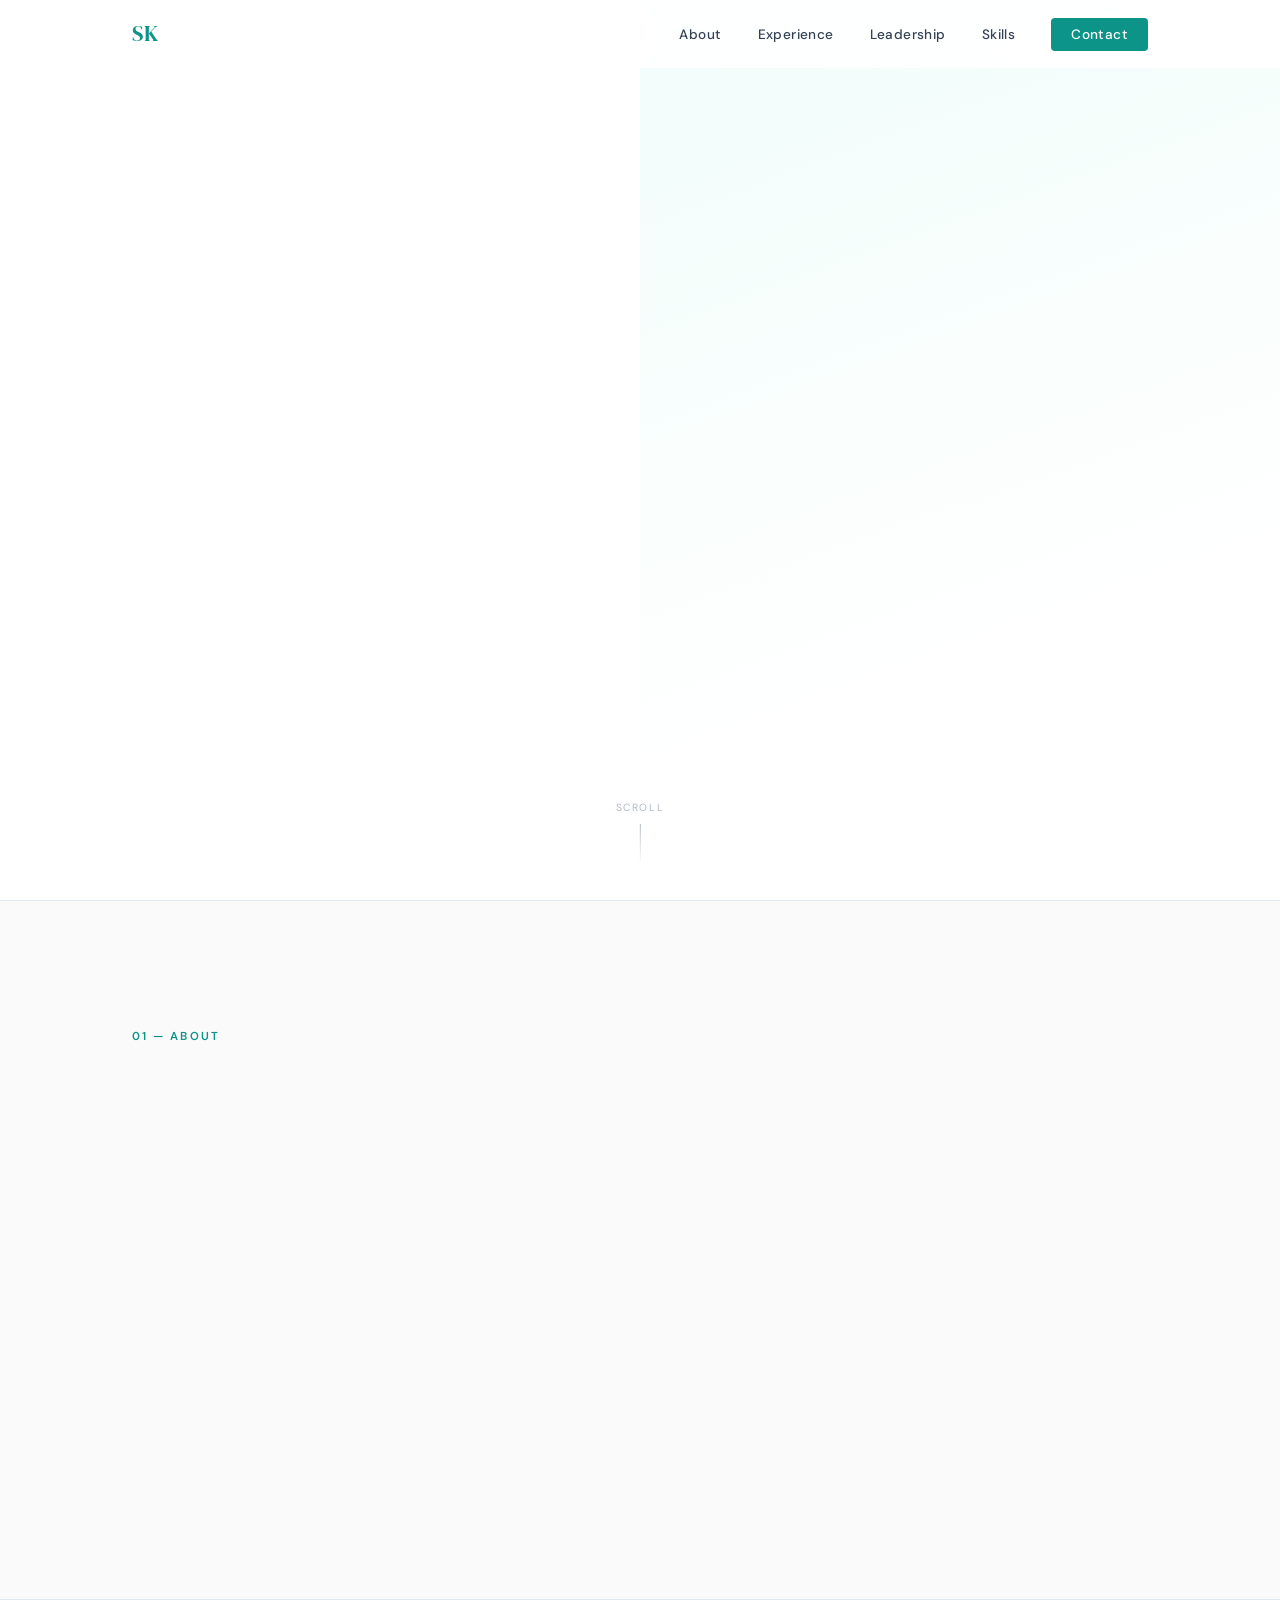
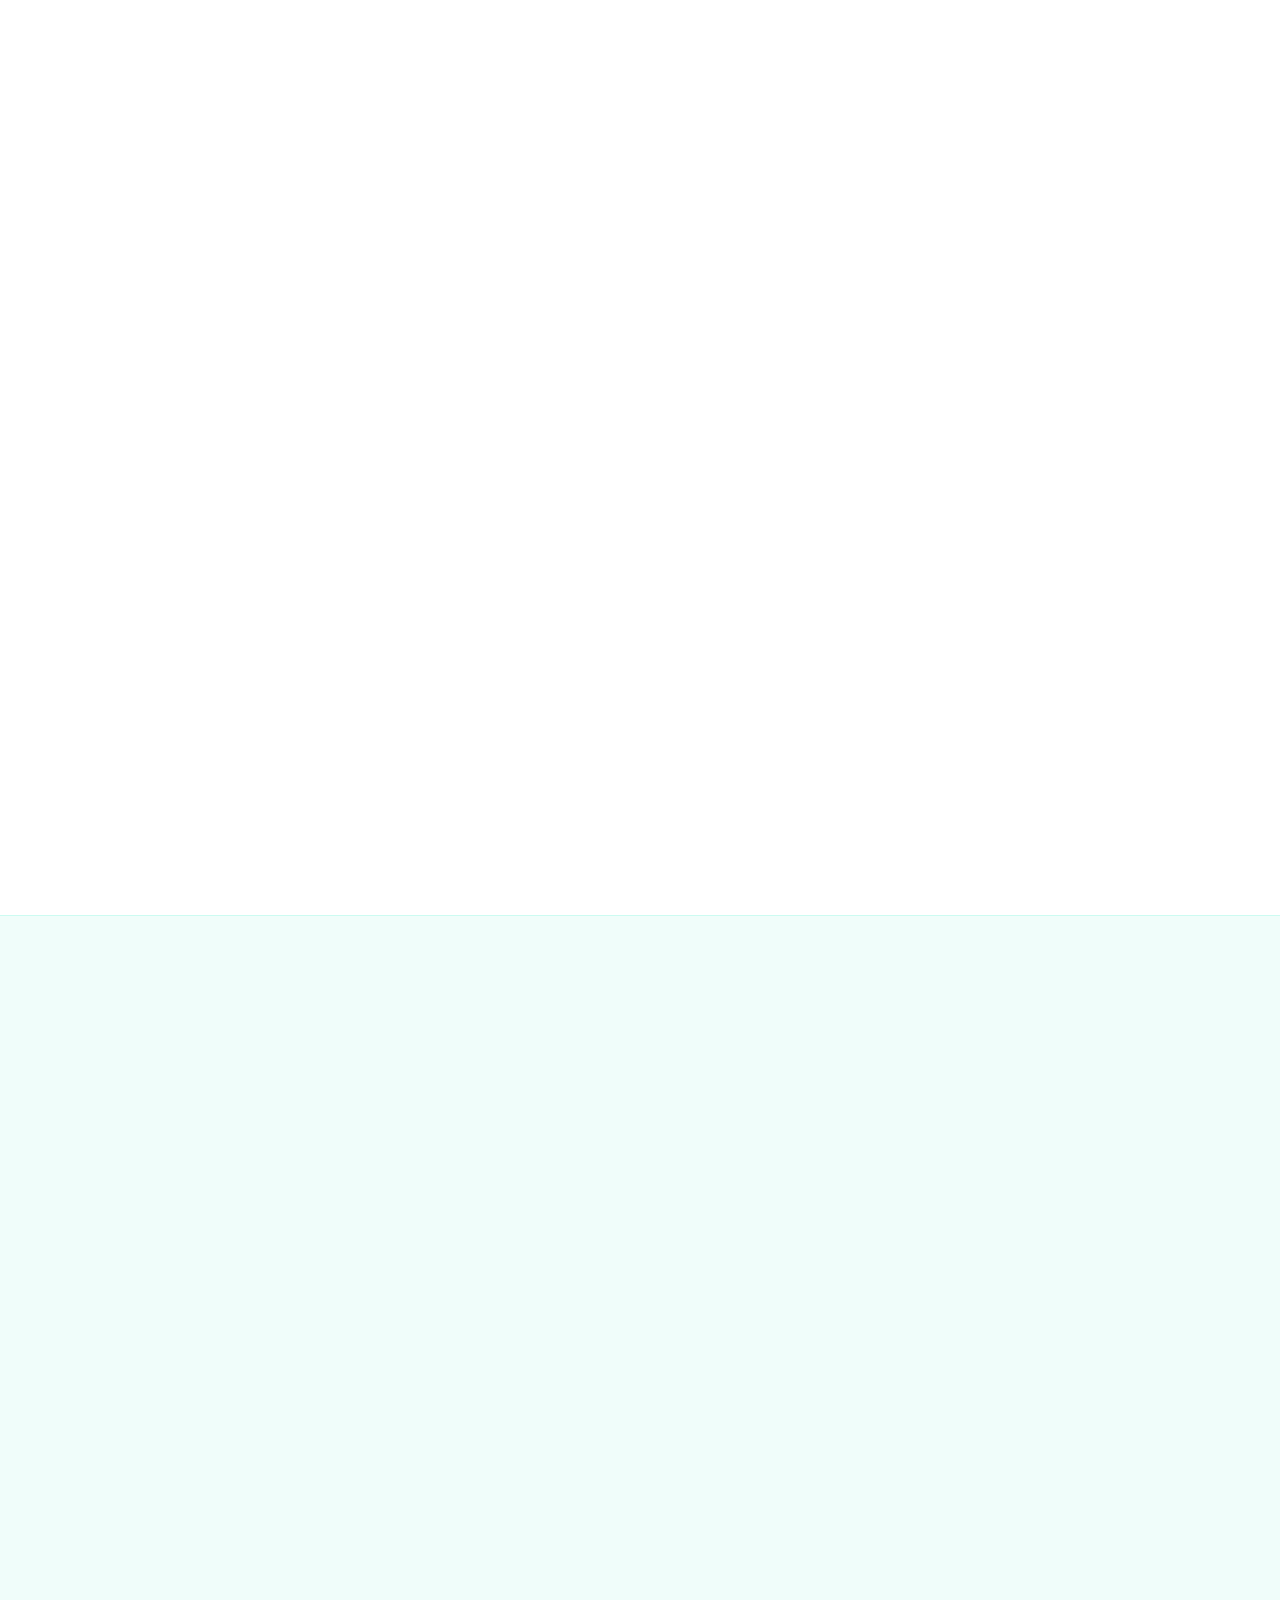
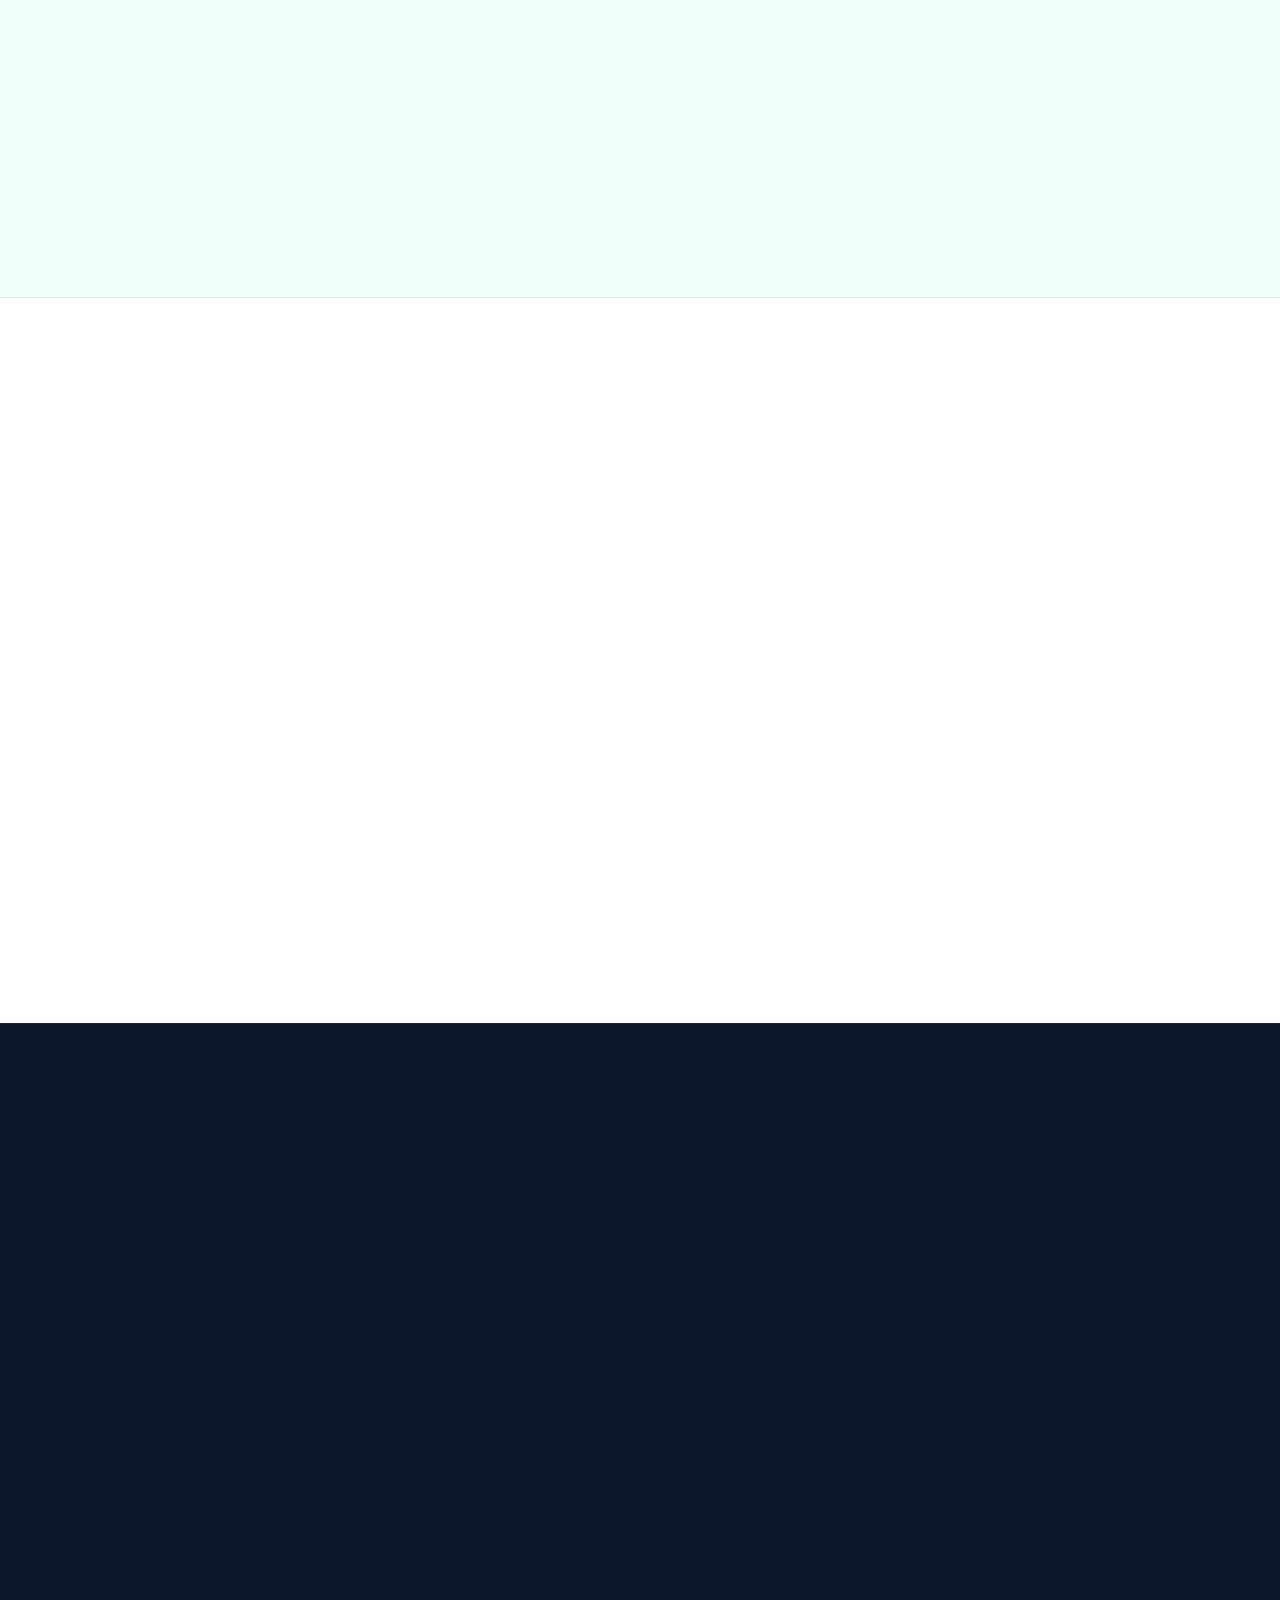
==== index.html @ 1a1ec58c "Add files via upload" ====
<!DOCTYPE html>
<html lang="en">
<head>
  <meta charset="UTF-8" />
  <meta name="viewport" content="width=device-width, initial-scale=1.0" />
  <title>Smera Kapoor — Finance & Business</title>
  <link rel="stylesheet" href="styles.css" />
  <link href="https://fonts.googleapis.com/css2?family=DM+Serif+Display:ital@0;1&family=DM+Sans:wght@300;400;500;600&display=swap" rel="stylesheet" />
</head>
<body>

  <!-- NAV -->
  <nav id="navbar">
    <div class="nav-inner">
      <a href="#hero" class="nav-logo">SK</a>
      <ul class="nav-links">
        <li><a href="#about">About</a></li>
        <li><a href="#experience">Experience</a></li>
        <li><a href="#leadership">Leadership</a></li>
        <li><a href="#skills">Skills</a></li>
        <li><a href="#contact" class="nav-cta">Contact</a></li>
      </ul>
      <button class="hamburger" id="hamburger" aria-label="Toggle menu">
        <span></span><span></span><span></span>
      </button>
    </div>
  </nav>

  <!-- MOBILE MENU -->
  <div class="mobile-menu" id="mobile-menu">
    <ul>
      <li><a href="#about" class="mobile-link">About</a></li>
      <li><a href="#experience" class="mobile-link">Experience</a></li>
      <li><a href="#leadership" class="mobile-link">Leadership</a></li>
      <li><a href="#skills" class="mobile-link">Skills</a></li>
      <li><a href="#contact" class="mobile-link">Contact</a></li>
    </ul>
  </div>

  <!-- HERO -->
  <section id="hero">
    <div class="hero-bg-line"></div>
    <div class="hero-layout">
      <div class="hero-content">
        <p class="hero-eyebrow reveal">Finance Student · Rutgers University</p>
        <h1 class="hero-name reveal delay-1">Smera<br/><em>Kapoor</em></h1>
        <p class="hero-tagline reveal delay-2">Turning numbers into narratives — <br/>building financial acumen, one role at a time.</p>
        <div class="hero-actions reveal delay-3">
          <a href="#experience" class="btn-primary">View My Work</a>
          <a href="#contact" class="btn-ghost">Get In Touch</a>
        </div>
      </div>
      <div class="hero-photo-wrap reveal delay-2">
        <img src="IMG_9275.PNG" alt="Smera Kapoor" class="hero-photo" />
      </div>
    </div>
    <div class="hero-scroll-indicator">
      <span>Scroll</span>
      <div class="scroll-line"></div>
    </div>
  </section>

  <!-- ABOUT -->
  <section id="about">
    <div class="container about-grid">
      <div class="about-label-col">
        <span class="section-label">01 — About</span>
      </div>
      <div class="about-content reveal">
        <h2 class="section-title">Finance-minded.<br/>People-first.</h2>
        <p class="about-body">
          I'm a Finance major at Rutgers University (Class of 2028) with a 3.69 GPA and a passion for the intersection of numbers and strategy. From developing a $700K utility budget at a Boston nonprofit to managing $20K+ in club finances, I bring both analytical precision and a collaborative spirit to everything I do.
        </p>
        <p class="about-body">
          Beyond the spreadsheets, I lead teams, plan large-scale events, and serve my community — because great business is ultimately about people.
        </p>
        <div class="about-stats">
          <div class="stat">
            <span class="stat-number">3.69</span>
            <span class="stat-label">GPA</span>
          </div>
          <div class="stat-divider"></div>
          <div class="stat">
            <span class="stat-number">$700K</span>
            <span class="stat-label">Budget Developed</span>
          </div>
          <div class="stat-divider"></div>
          <div class="stat">
            <span class="stat-number">4+</span>
            <span class="stat-label">Leadership Roles</span>
          </div>
        </div>
      </div>
    </div>
  </section>

  <!-- EXPERIENCE -->
  <section id="experience">
    <div class="container">
      <div class="section-header reveal">
        <span class="section-label">02 — Experience</span>
        <h2 class="section-title">Where I've <em>worked</em></h2>
      </div>

      <div class="exp-list">

        <div class="exp-card reveal">
          <div class="exp-meta">
            <span class="exp-company">Rogerson Communities</span>
            <span class="exp-location">Boston, MA</span>
          </div>
          <div class="exp-details">
            <div class="exp-header-row">
              <h3 class="exp-role">Business Operations Intern</h3>
              <span class="exp-date">June 2025 – Aug 2025</span>
            </div>
            <ul class="exp-bullets">
              <li>Managed accounts receivable and payable, organizing outstanding balances and tracking communications.</li>
              <li>Developed the company's utility budget for FY 2025–2026 totaling <strong>$700,000</strong>, incorporating historical data, usage trends, and cost projections.</li>
              <li>Updated and monitored KPIs to support financial reporting accuracy and highlight operational trends.</li>
              <li>Supported formatting, editing, and documentation of board-ready reports.</li>
            </ul>
          </div>
        </div>

        <div class="exp-card reveal">
          <div class="exp-meta">
            <span class="exp-company">Providence River Boat Company</span>
            <span class="exp-location">Providence, RI</span>
          </div>
          <div class="exp-details">
            <div class="exp-header-row">
              <h3 class="exp-role">Front of House</h3>
              <span class="exp-date">June 2022 – Aug 2023</span>
            </div>
            <ul class="exp-bullets">
              <li>Managed online and in-person reservations using digital booking platforms, ensuring accurate scheduling.</li>
              <li>Delivered clear, safety-focused instructions and communicated boating guidelines professionally.</li>
              <li>Advised customers on boat amenities and service options, strengthening the guest experience.</li>
            </ul>
          </div>
        </div>

      </div>
    </div>
  </section>

  <!-- LEADERSHIP -->
  <section id="leadership">
    <div class="container">
      <div class="section-header reveal">
        <span class="section-label">03 — Leadership</span>
        <h2 class="section-title">Campus <em>involvement</em></h2>
      </div>

      <div class="leadership-grid">

        <div class="lead-card reveal">
          <div class="lead-icon">◈</div>
          <div class="lead-org">Association of Indians at Rutgers</div>
          <div class="lead-role">Treasurer</div>
          <div class="lead-date">Dec 2024 – Present</div>
          <p class="lead-desc">Manages ~$20,000 per semester for club events and trips; leads planning of major cultural events coordinating 20+ campus organizations.</p>
        </div>

        <div class="lead-card reveal delay-1">
          <div class="lead-icon">◈</div>
          <div class="lead-org">Rutgers Undergraduate Women in Business</div>
          <div class="lead-role">Finance Committee</div>
          <div class="lead-date">Sep 2024 – Present</div>
          <p class="lead-desc">Analyzes budgets to identify improvements and crafts strategic recommendations; collaborates with financial firms to plan networking events.</p>
        </div>

        <div class="lead-card reveal delay-2">
          <div class="lead-icon">◈</div>
          <div class="lead-org">Gamma Phi Beta Sorority</div>
          <div class="lead-role">Parliamentarian</div>
          <div class="lead-date">Jan 2025 – Present</div>
          <p class="lead-desc">Enforces governance procedures and policy compliance; coordinates fundraisers for Girls On The Run and Embrace Kids Foundation.</p>
        </div>

        <div class="lead-card reveal delay-3">
          <div class="lead-icon">◈</div>
          <div class="lead-org">Rutgers Women's Club Lacrosse</div>
          <div class="lead-role">Vice President</div>
          <div class="lead-date">Sep 2024 – Present</div>
          <p class="lead-desc">Coordinates team practices and communications; manages tabling and fundraising to raise visibility and support organizational goals.</p>
        </div>

      </div>
    </div>
  </section>

  <!-- SKILLS -->
  <section id="skills">
    <div class="container skills-grid">
      <div class="skills-label-col reveal">
        <span class="section-label">04 — Skills</span>
        <h2 class="section-title">What I<br/><em>bring</em></h2>
      </div>
      <div class="skills-content">
        <div class="skill-group reveal">
          <h4 class="skill-group-title">Technical</h4>
          <div class="skill-tags">
            <span class="skill-tag">Microsoft Excel</span>
            <span class="skill-tag">Microsoft Word</span>
            <span class="skill-tag">Microsoft PowerPoint</span>
            <span class="skill-tag">Microsoft Outlook</span>
            <span class="skill-tag">Financial Modeling</span>
            <span class="skill-tag">KPI Reporting</span>
            <span class="skill-tag">Budget Development</span>
          </div>
        </div>
        <div class="skill-group reveal delay-1">
          <h4 class="skill-group-title">Finance & Business</h4>
          <div class="skill-tags">
            <span class="skill-tag">Accounts Receivable/Payable</span>
            <span class="skill-tag">Financial Reporting</span>
            <span class="skill-tag">Cost Projections</span>
            <span class="skill-tag">Strategic Budgeting</span>
            <span class="skill-tag">Financial Analysis</span>
          </div>
        </div>
        <div class="skill-group reveal delay-2">
          <h4 class="skill-group-title">Languages</h4>
          <div class="skill-tags">
            <span class="skill-tag">English (Native)</span>
            <span class="skill-tag">Hindi (Fluent)</span>
          </div>
        </div>
        <div class="skill-group reveal delay-3">
          <h4 class="skill-group-title">Education</h4>
          <div class="skill-tags">
            <span class="skill-tag highlighted">B.S. Finance — Rutgers University</span>
            <span class="skill-tag">Dean's List — All Semesters</span>
            <span class="skill-tag">GPA: 3.69</span>
            <span class="skill-tag">Expected May 2028</span>
          </div>
        </div>
      </div>
    </div>
  </section>

  <!-- CONTACT -->
  <section id="contact">
    <div class="container contact-inner reveal">
      <span class="section-label light">05 — Contact</span>
      <h2 class="section-title light">Let's <em>connect</em></h2>
      <p class="contact-sub">I'm always open to new opportunities, collaborations, and conversations.</p>
      <div class="contact-links">
        <a href="/cdn-cgi/l/email-protection#a1d2ca92909296e1d2c2c0d3cdc4d5ccc0c8cd8fd3d4d5c6c4d3d28fc4c5d4" class="contact-item">
          <span class="contact-icon">✉</span>
          <span><span class="__cf_email__" data-cfemail="b4c7df87858783f4c7d7d5c6d8d1c0d9d5ddd89ac6c1c0d3d1c6c79ad1d0c1">[email&#160;protected]</span></span>
        </a>
        <a href="tel:4012709542" class="contact-item">
          <span class="contact-icon">☏</span>
          <span>(401) 270-9542</span>
        </a>
        <div class="contact-item no-link">
          <span class="contact-icon">⌖</span>
          <span>Providence, RI · Piscataway, NJ</span>
        </div>
      </div>
      <a href="/cdn-cgi/l/email-protection#ff8c94ccceccc8bf8c9c9e8d939a8b929e9693d18d8a8b989a8d8cd19a9b8a" class="btn-primary light-btn">Say Hello →</a>
    </div>
  </section>

  <!-- FOOTER -->
  <foot
---- styles.css ----
/* ===========================
   ROOT & RESET
=========================== */
*, *::before, *::after { box-sizing: border-box; margin: 0; padding: 0; }

:root {
  --teal:        #0d9488;
  --teal-light:  #5eead4;
  --teal-dark:   #0f766e;
  --teal-faint:  #f0fdfa;
  --teal-mid:    #ccfbf1;
  --white:       #ffffff;
  --off-white:   #fafafa;
  --ink:         #0f172a;
  --ink-mid:     #334155;
  --ink-light:   #64748b;
  --border:      #e2e8f0;
  --nav-h:       68px;

  --font-display: 'DM Serif Display', Georgia, serif;
  --font-body:    'DM Sans', sans-serif;
}

html { scroll-behavior: smooth; font-size: 16px; }

body {
  font-family: var(--font-body);
  background: var(--white);
  color: var(--ink);
  overflow-x: hidden;
  -webkit-font-smoothing: antialiased;
}

a { text-decoration: none; color: inherit; }
ul { list-style: none; }
img { display: block; max-width: 100%; }

/* ===========================
   UTILITIES
=========================== */
.container {
  max-width: 1080px;
  margin: 0 auto;
  padding: 0 32px;
}

.section-label {
  font-family: var(--font-body);
  font-size: 0.72rem;
  font-weight: 600;
  letter-spacing: 0.18em;
  text-transform: uppercase;
  color: var(--teal);
  display: block;
  margin-bottom: 20px;
}
.section-label.light { color: var(--teal-light); }

.section-title {
  font-family: var(--font-display);
  font-size: clamp(2rem, 4vw, 3rem);
  line-height: 1.15;
  color: var(--ink);
  font-weight: 400;
}
.section-title em {
  font-style: italic;
  color: var(--teal);
}
.section-title.light { color: var(--white); }
.section-title.light em { color: var(--teal-light); }

/* SCROLL REVEAL */
.reveal {
  opacity: 0;
  transform: translateY(28px);
  transition: opacity 0.65s ease, transform 0.65s ease;
}
.reveal.visible {
  opacity: 1;
  transform: translateY(0);
}
.delay-1 { transition-delay: 0.12s; }
.delay-2 { transition-delay: 0.24s; }
.delay-3 { transition-delay: 0.36s; }

/* BUTTONS */
.btn-primary {
  display: inline-block;
  background: var(--teal);
  color: var(--white);
  padding: 13px 30px;
  border-radius: 4px;
  font-family: var(--font-body);
  font-size: 0.9rem;
  font-weight: 500;
  letter-spacing: 0.04em;
  transition: background 0.2s, transform 0.2s;
}
.btn-primary:hover { background: var(--teal-dark); transform: translateY(-1px); }

.btn-ghost {
  display: inline-block;
  border: 1.5px solid var(--teal);
  color: var(--teal);
  padding: 12px 28px;
  border-radius: 4px;
  font-family: var(--font-body);
  font-size: 0.9rem;
  font-weight: 500;
  letter-spacing: 0.04em;
  transition: background 0.2s, color 0.2s, transform 0.2s;
}
.btn-ghost:hover { background: var(--teal-faint); transform: translateY(-1px); }

.light-btn {
  background: var(--white);
  color: var(--teal-dark);
  margin-top: 40px;
}
.light-btn:hover { background: var(--teal-faint); }

/* ===========================
   NAV
=========================== */
#navbar {
  position: fixed;
  top: 0; left: 0; right: 0;
  height: var(--nav-h);
  z-index: 100;
  background: rgba(255,255,255,0.92);
  backdrop-filter: blur(12px);
  -webkit-backdrop-filter: blur(12px);
  border-bottom: 1px solid transparent;
  transition: border-color 0.3s, box-shadow 0.3s;
}
#navbar.scrolled {
  border-color: var(--border);
  box-shadow: 0 1px 16px rgba(0,0,0,0.06);
}
.nav-inner {
  max-width: 1080px;
  margin: 0 auto;
  padding: 0 32px;
  height: 100%;
  display: flex;
  align-items: center;
  justify-content: space-between;
}
.nav-logo {
  font-family: var(--font-display);
  font-size: 1.4rem;
  color: var(--teal);
  letter-spacing: 0.04em;
}
.nav-links {
  display: flex;
  gap: 36px;
  align-items: center;
}
.nav-links a {
  font-size: 0.85rem;
  font-weight: 500;
  color: var(--ink-mid);
  letter-spacing: 0.03em;
  transition: color 0.2s;
}
.nav-links a:hover { color: var(--teal); }
.nav-cta {
  background: var(--teal);
  color: var(--white) !important;
  padding: 8px 20px;
  border-radius: 4px;
  transition: background 0.2s !important;
}
.nav-cta:hover { background: var(--teal-dark) !important; color: var(--white) !important; }

.hamburger {
  display: none;
  flex-direction: column;
  gap: 5px;
  background: none;
  border: none;
  cursor: pointer;
  padding: 4px;
}
.hamburger span {
  display: block;
  width: 24px;
  height: 2px;
  background: var(--ink);
  border-radius: 2px;
  transition: transform 0.3s, opacity 0.3s;
}

/* MOBILE MENU */
.mobile-menu {
  display: none;
  position: fixed;
  top: var(--nav-h);
  left: 0; right: 0;
  background: var(--white);
  border-bottom: 1px solid var(--border);
  padding: 20px 32px 28px;
  z-index: 99;
  transform: translateY(-100%);
  transition: transform 0.35s ease;
  pointer-events: none;
}
.mobile-menu.open {
  transform: translateY(0);
  pointer-events: all;
}
.mobile-menu ul { display: flex; flex-direction: column; gap: 18px; }
.mobile-menu a {
  font-size: 1rem;
  font-weight: 500;
  color: var(--ink-mid);
  transition: color 0.2s;
}
.mobile-menu a:hover { color: var(--teal); }

/* ===========================
   HERO
=========================== */
#hero {
  min-height: 100vh;
  display: flex;
  align-items: center;
  padding: calc(var(--nav-h) + 40px) 32px 80px;
  position: relative;
  overflow: hidden;
  background: var(--white);
}

.hero-bg-line {
  position: absolute;
  top: 0; right: 0;
  width: 50%;
  height: 100%;
  background: linear-gradient(160deg, var(--teal-faint) 0%, transparent 70%);
  z-index: 0;
  pointer-events: none;
}

.hero-layout {
  position: relative;
  z-index: 1;
  max-width: 1080px;
  margin: 0 auto;
  width: 100%;
  display: grid;
  grid-template-columns: 1fr auto;
  align-items: center;
  gap: 64px;
}

.hero-content {
  position: relative;
  z-index: 1;
}

/* PHOTO */
.hero-photo-wrap {
  position: relative;
  flex-shrink: 0;
}
.hero-photo-wrap::before {
  content: '';
  position: absolute;
  inset: -8px -8px 8px 8px;
  border: 2px solid var(--teal-light);
  border-radius: 12px;
  z-index: 0;
  transition: inset 0.3s;
}
.hero-photo-wrap:hover::before {
  inset: -12px -12px 12px 12px;
}
.hero-photo {
  width: 320px;
  height: 400px;
  object-fit: cover;
  object-position: center top;
  border-radius: 10px;
  display: block;
  position: relative;
  z-index: 1;
  filter: grayscale(8%);
  transition: filter 0.3s;
  box-shadow: 0 20px 60px rgba(0,0,0,0.12);
}

.hero-eyebrow {
  font-size: 0.78rem;
  font-weight: 600;
  letter-spacing: 0.2em;
  text-transform: uppercase;
  color: var(--teal);
  margin-bottom: 20px;
}

.hero-name {
  font-family: var(--font-display);
  font-size: clamp(3.5rem, 9vw, 7rem);
  line-height: 1.0;
  color: var(--ink);
  font-weight: 400;
  margin-bottom: 28px;
}
.hero-name em {
  font-style: italic;
  color: var(--teal);
}

.hero-tagline {
  font-size: clamp(1rem, 2vw, 1.15rem);
  color: var(--ink-mid);
  line-height: 1.75;
  margin-bottom: 44px;
  max-width: 460px;
}

.hero-actions {
  display: flex;
  gap: 16px;
  flex-wrap: wrap;
}

.hero-scroll-indicator {
  position: absolute;
  bottom: 36px;
  left: 50%;
  transform: translateX(-50%);
  display: flex;
  flex-direction: column;
  align-items: center;
  gap: 10px;
  opacity: 0.5;
}
.hero-scroll-indicator span {
  font-size: 0.65rem;
  letter-spacing: 0.15em;
  text-transform: uppercase;
  color: var(--ink-light);
}
.scroll-line {
  width: 1px;
  height: 40px;
  background: linear-gradient(to bottom, var(--ink-light), transparent);
  animation: scrollPulse 1.8s ease-in-out infinite;
}
@keyframes scrollPulse {
  0%,100% { transform: scaleY(1); opacity: 0.5; }
  50% { transform: scaleY(0.6); opacity: 1; }
}

/* ===========================
   ABOUT
=========================== */
#about {
  padding: 120px 0;
  background: var(--off-white);
  border-top: 1px solid var(--border);
}
.about-grid {
  display: grid;
  grid-template-columns: 180px 1fr;
  gap: 60px;
  align-items: start;
}
.about-label-col {
  padding-top: 8px;
}
.about-body {
  font-size: 1.05rem;
  color: var(--ink-mid);
  line-height: 1.85;
  margin-bottom: 20px;
}
.about-stats {
  display: flex;
  align-items: center;
  gap: 32px;
  margin-top: 44px;
  padding-top: 36px;
  border-top: 1px solid var(--border);
  flex-wrap: wrap;
}
.stat { text-align: left; }
.stat-number {
  display: block;
  font-family: var(--font-display);
  font-size: 2.2rem;
  color: var(--teal);
  line-height: 1;
  margin-bottom: 4px;
}
.stat-label {
  font-size: 0.75rem;
  font-weight: 500;
  letter-spacing: 0.08em;
  text-transform: uppercase;
  color: var(--ink-light);
}
.stat-divider {
  width: 1px;
  height: 48px;
  background: var(--border);
}

/* ===========================
   EXPERIENCE
=========================== */
#experience {
  padding: 120px 0;
  background: var(--white);
  border-top: 1px solid var(--border);
}
.section-header {
  margin-bottom: 64px;
}
.exp-list {
  display: flex;
  flex-direction: column;
  gap: 0;
}
.exp-card {
  display: grid;
  grid-template-columns: 200px 1fr;
  gap: 40px;
  padding: 44px 0;
  border-bottom: 1px solid var(--border);
}
.exp-card:first-child { border-top: 1px solid var(--border); }
.exp-meta {
  display: flex;
  flex-direction: column;
  gap: 6px;
  padding-top: 4px;
}
.exp-company {
  font-weight: 600;
  font-size: 0.85rem;
  color: var(--teal-dark);
  letter-spacing: 0.02em;
  text-transform: uppercase;
}
.exp-location {
  font-size: 0.8rem;
  color: var(--ink-light);
  letter-spacing: 0.03em;
}
.exp-header-row {
  display: flex;
  justify-content: space-between;
  align-items: baseline;
  margin-bottom: 16px;
  gap: 16px;
  flex-wrap: wrap;
}
.exp-role {
  font-family: var(--font-display);
  font-size: 1.35rem;
  font-weight: 400;
  color: var(--ink);
}
.exp-date {
  font-size: 0.78rem;
  color: var(--ink-light);
  font-weight: 500;
  letter-spacing: 0.06em;
  white-space: nowrap;
}
.exp-bullets {
  list-style: none;
  display: flex;
  flex-direction: column;
  gap: 10px;
}
.exp-bullets li {
  font-size: 0.93rem;
  color: var(--ink-mid);
  line-height: 1.7;
  padding-left: 18px;
  position: relative;
}
.exp-bullets li::before {
  content: '–';
  position: absolute;
  left: 0;
  color: var(--teal);
  font-weight: 600;
}
.exp-bullets strong { color: var(--teal-dark); }

/* ===========================
   LEADERSHIP
=========================== */
#leadership {
  padding: 120px 0;
  background: var(--teal-faint);
  border-top: 1px solid var(--teal-mid);
}
.leadership-grid {
  display: grid;
  grid-template-columns: repeat(2, 1fr);
  gap: 24px;
  margin-top: 0;
}
.lead-card {
  background: var(--white);
  border: 1px solid var(--border);
  border-radius: 8px;
  padding: 32px 28px;
  transition: box-shadow 0.25s, transform 0.25s, border-color 0.25s;
}
.lead-card:hover {
  box-shadow: 0 8px 32px rgba(13,148,136,0.10);
  transform: translateY(-3px);
  border-color: var(--teal-light);
}
.lead-icon {
  font-size: 1.2rem;
  color: var(--teal);
  margin-bottom: 16px;
}
.lead-org {
  font-size: 0.78rem;
  font-weight: 600;
  letter-spacing: 0.1em;
  text-transform: uppercase;
  color: var(--teal-dark);
  margin-bottom: 6px;
}
.lead-role {
  font-family: var(--font-display);
  font-size: 1.2rem;
  color: var(--ink);
  margin-bottom: 4px;
}
.lead-date {
  font-size: 0.75rem;
  color: var(--ink-light);
  font-weight: 500;
  letter-spacing: 0.05em;
  margin-bottom: 16px;
  padding-bottom: 16px;
  border-bottom: 1px solid var(--border);
}
.lead-desc {
  font-size: 0.9rem;
  color: var(--ink-mid);
  line-height: 1.7;
}

/* ===========================
   SKILLS
=========================== */
#skills {
  padding: 120px 0;
  background: var(--white);
  border-top: 1px solid var(--border);
}
.skills-grid {
  display: grid;
  grid-template-columns: 240px 1fr;
  gap: 60px;
  align-items: start;
}
.skills-content {
  display: flex;
  flex-direction: column;
  gap: 36px;
}
.skill-group-title {
  font-size: 0.72rem;
  font-weight: 600;
  letter-spacing: 0.18em;
  text-transform: uppercase;
  color: var(--ink-light);
  margin-bottom: 14px;
}
.skill-tags {
  display: flex;
  flex-wrap: wrap;
  gap: 10px;
}
.skill-tag {
  display: inline-block;
  padding: 7px 16px;
  border: 1.5px solid var(--border);
  border-radius: 4px;
  font-size: 0.85rem;
  font-weight: 400;
  color: var(--ink-mid);
  background: var(--off-white);
  transition: border-color 0.2s, color 0.2s, background 0.2s;
}
.skill-tag:hover {
  border-color: var(--teal-light);
  color: var(--teal-dark);
  background: var(--teal-faint);
}
.skill-tag.highlighted {
  background: var(--teal-faint);
  border-color: var(--teal-light);
  color: var(--teal-dark);
  font-weight: 500;
}

/* ===========================
   CONTACT
=========================== */
#contact {
  padding: 120px 0;
  background: var(--ink);
  border-top: 1px solid rgba(255,255,255,0.06);
}
.contact-inner {
  max-width: 620px;
}
.contact-sub {
  font-size: 1.05rem;
  color: rgba(255,255,255,0.55);
  margin-top: 20px;
  line-height: 1.75;
}
.contact-links {
  margin-top: 44px;
  display: flex;
  flex-direction: column;
  gap: 18px;
}
.contact-item {
  display: flex;
  align-items: center;
  gap: 16px;
  font-size: 0.95rem;
  color: rgba(255,255,255,0.75);
  transition: color 0.2s;
}
.contact-item:hover { color: var(--teal-light); }
.contact-item.no-link { cursor: default; }
.contact-item.no-link:hover { color: rgba(255,255,255,0.75); }
.contact-icon {
  width: 36px;
  height: 36px;
  display: flex;
  align-items: center;
  justify-content: center;
  border: 1px solid rgba(255,255,255,0.12);
  border-radius: 50%;
  font-size: 1rem;
  flex-shrink: 0;
  color: var(--teal-light);
}

/* ===========================
   FOOTER
=========================== */
footer {
  background: var(--ink);
  border-top: 1px solid rgba(255,255,255,0.06);
  padding: 24px 32px;
}
.footer-inner {
  display: flex;
  justify-content: space-between;
  align-items: center;
  font-size: 0.78rem;
  color: rgba(255,255,255,0.3);
  letter-spacing: 0.04em;
  flex-wrap: wrap;
  gap: 8px;
}

/* ===========================
   RESPONSIVE
=========================== */
@media (max-width: 768px) {
  .nav-links { display: none; }
  .hamburger { display: flex; }
  .mobile-menu { display: block; }

  #hero { padding: calc(var(--nav-h) + 24px) 24px 80px; }
  .hero-layout { grid-template-columns: 1fr; gap: 40px; }
  .hero-photo { width: 100%; height: 320px; }
  .hero-photo-wrap { order: -1; }
  .hero-name { font-size: clamp(3rem, 14vw, 5rem); }

  .about-grid { grid-template-columns: 1fr; gap: 0; }
  .about-label-col { margin-bottom: 4px; }
  .about-stats { gap: 24px; }

  .exp-card { grid-template-columns: 1fr; gap: 12px; }
  .exp-meta { flex-direction: row; justify-content: space-between; align-items: center; }

  .leadership-grid { grid-template-columns: 1fr; }

  .skills-grid { grid-template-columns: 1fr; gap: 0; }
  .skills-label-col { margin-bottom: 32px; }

  #about, #experience, #leadership, #skills, #contact { padding: 80px 0; }

  .container { padding: 0 20px; }
}

@media (max-width: 480px) {
  .hero-actions { flex-direction: column; }
  .btn-primary, .btn-ghost { text-align: center; }
  .exp-meta { flex-direction: column; align-items: flex-start; }
  .about-stats { flex-direction: column; gap: 20px; }
  .stat-divider { display: none; }
}
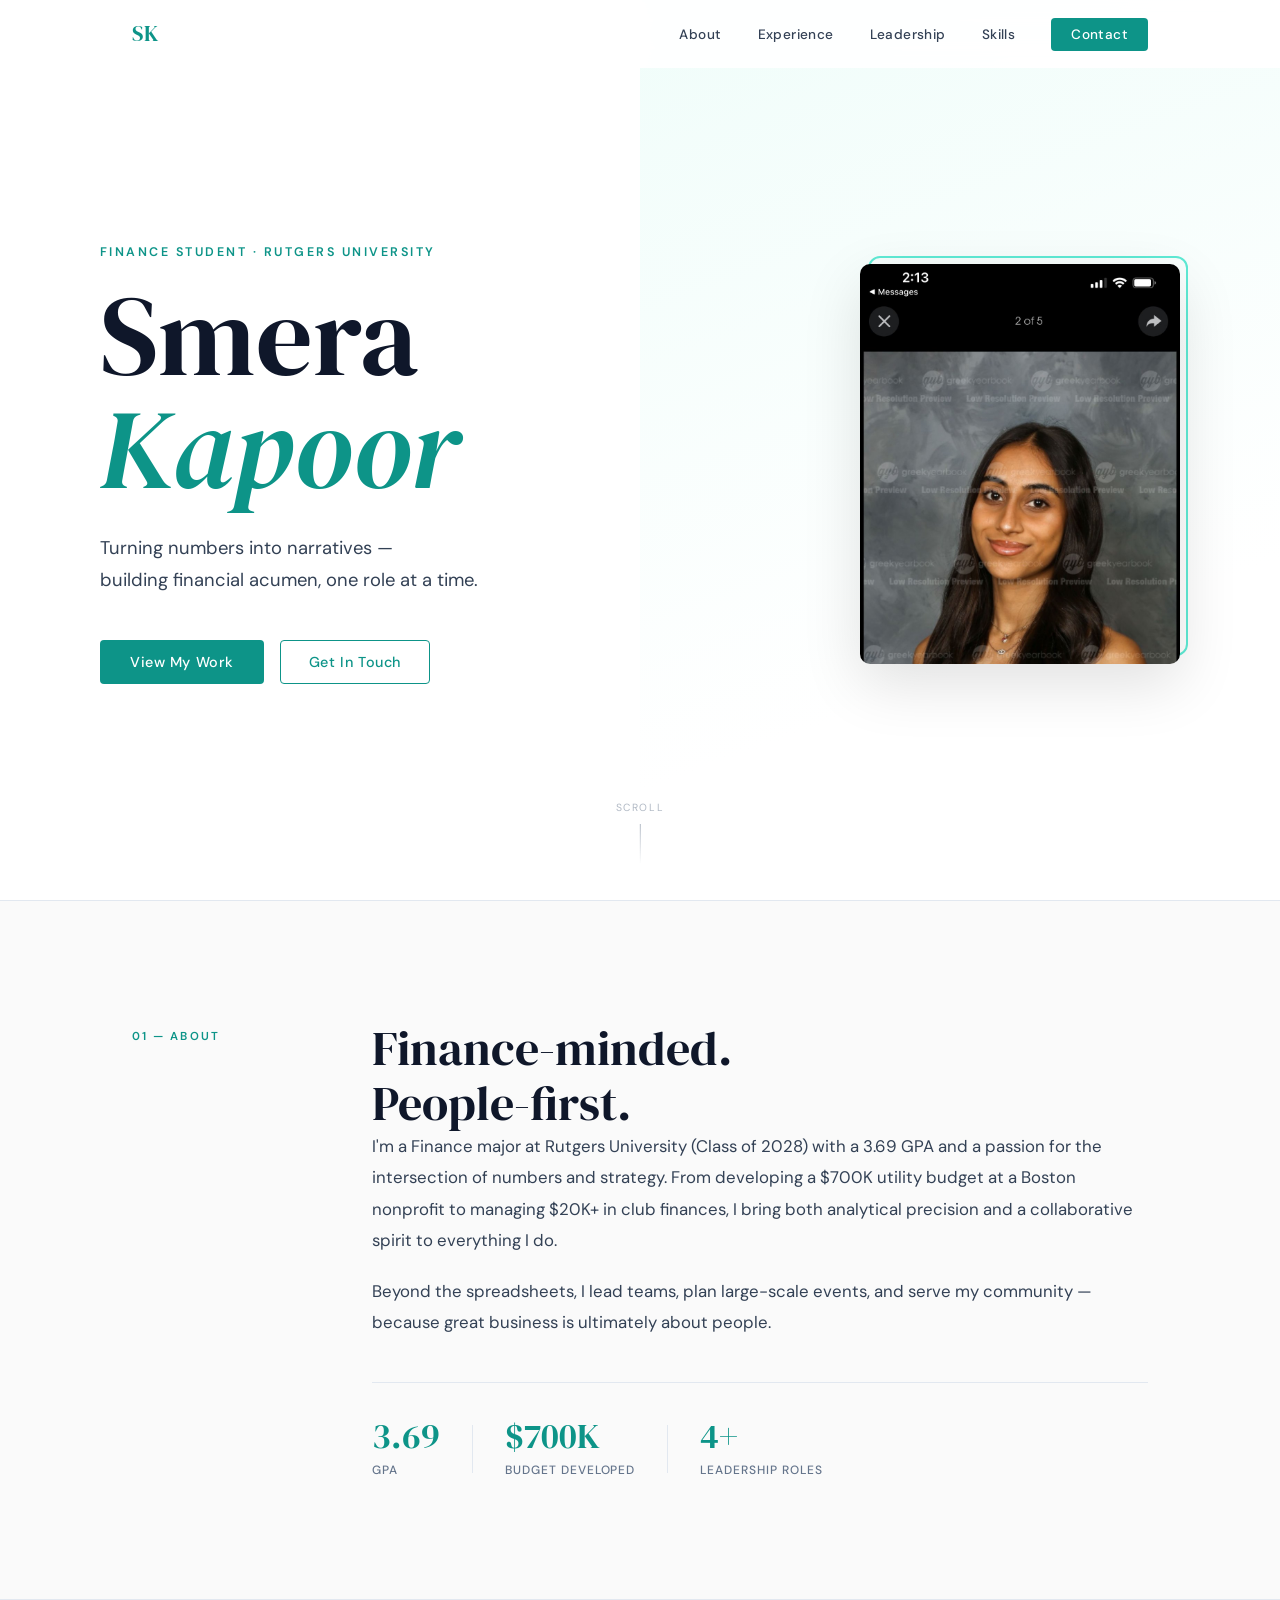
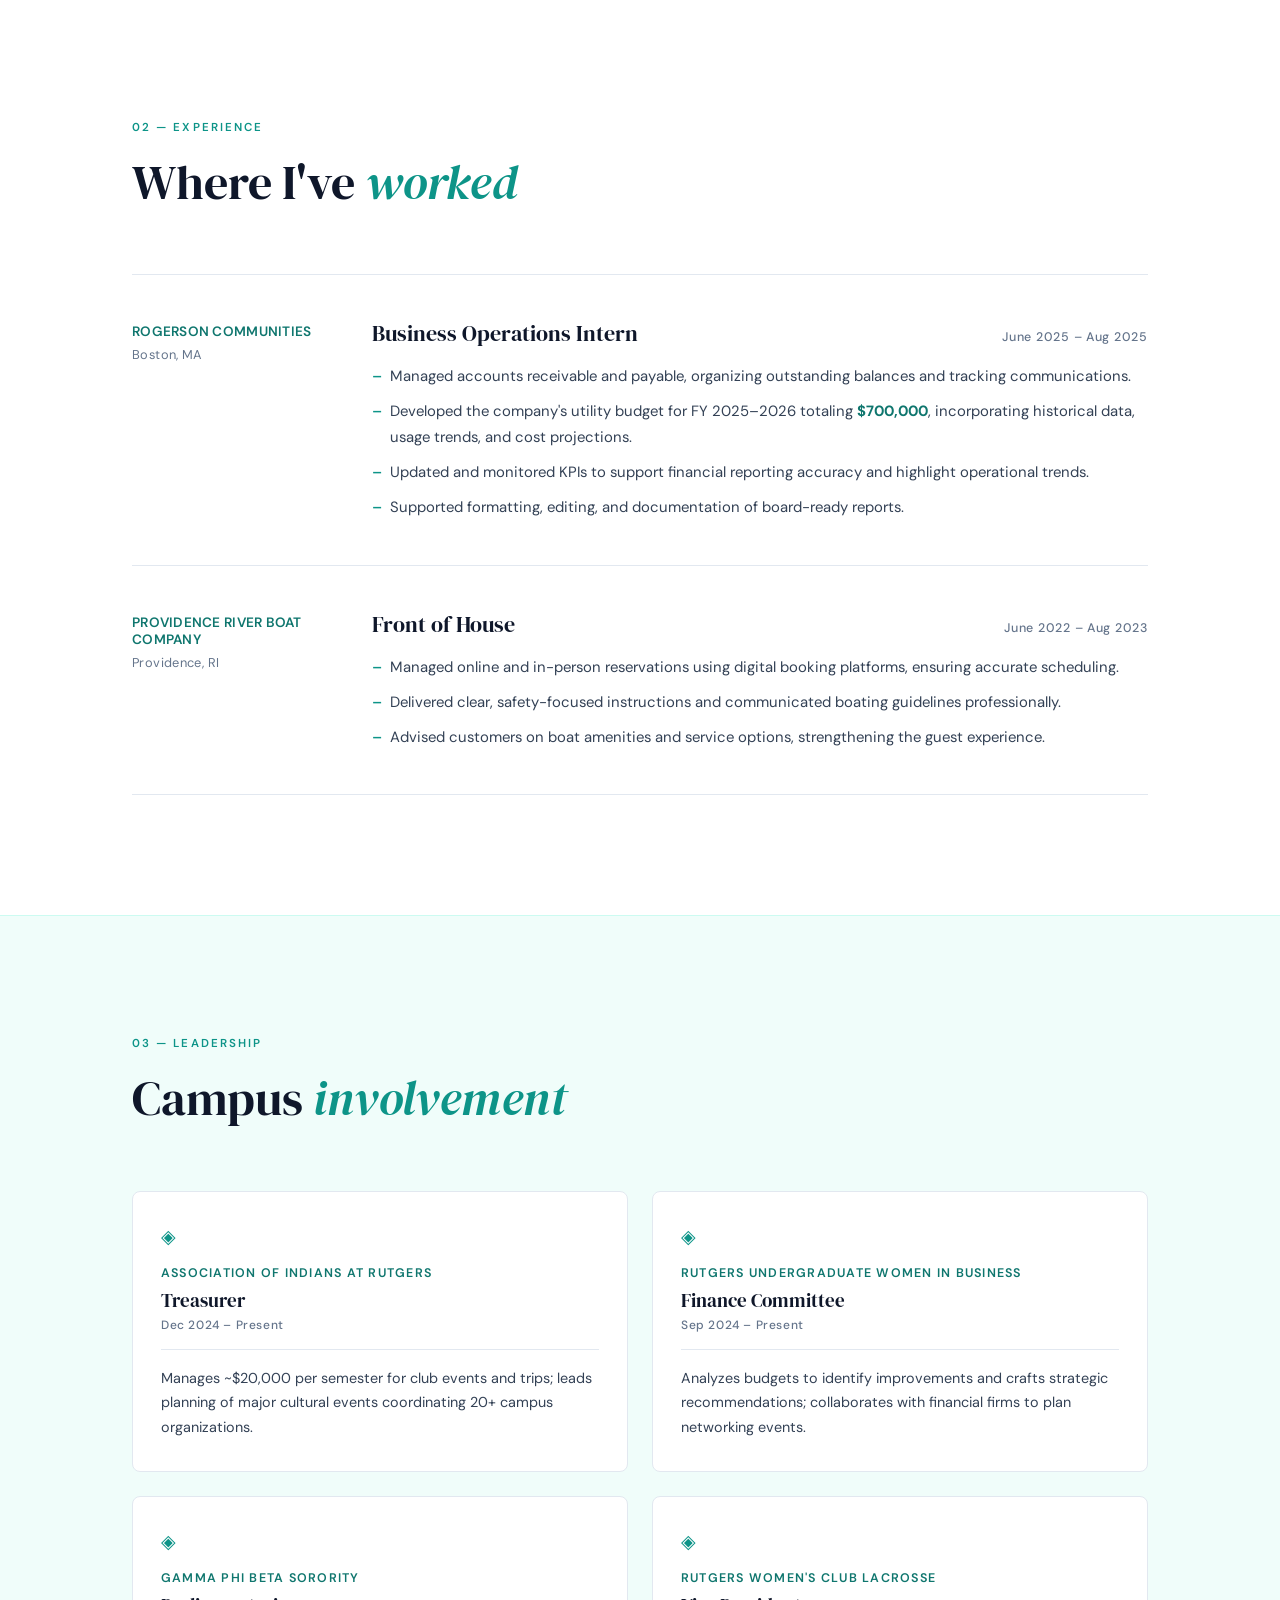
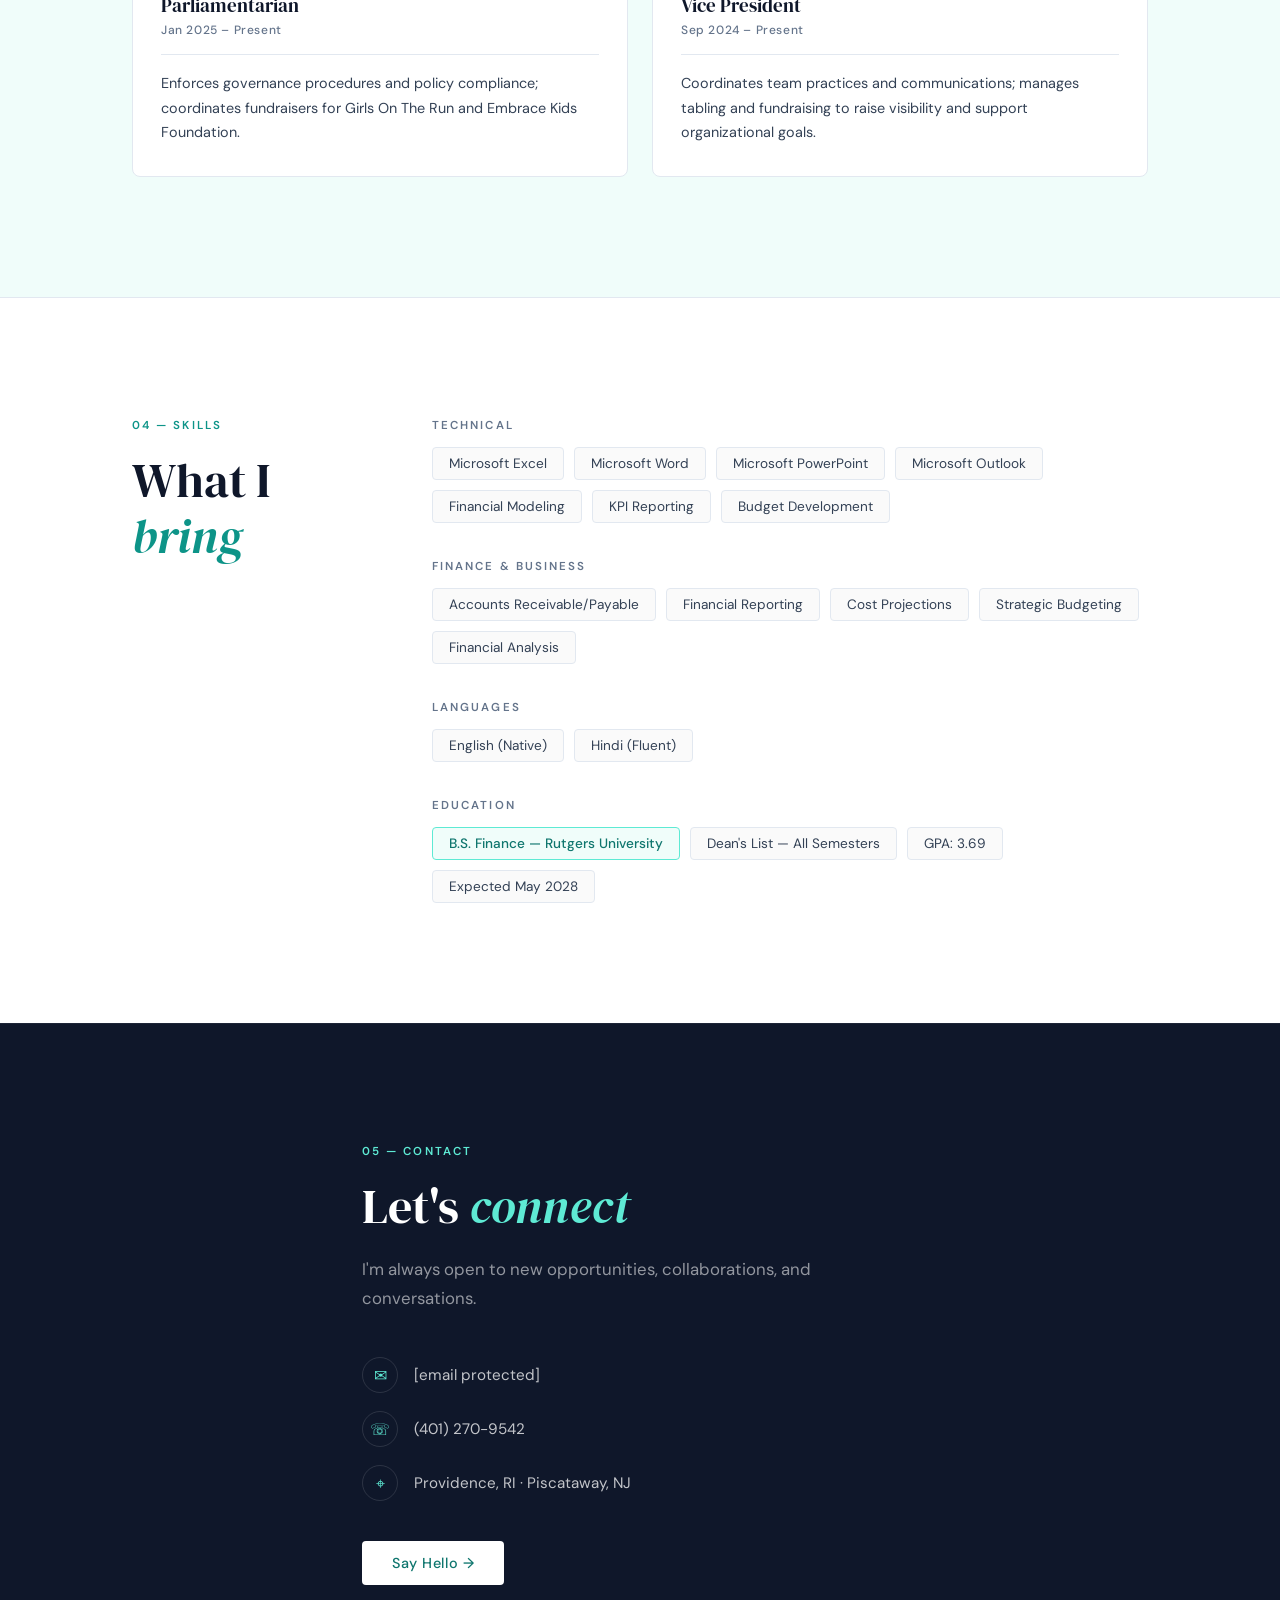
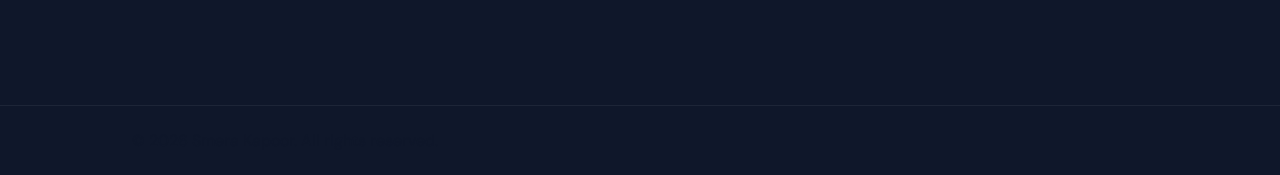
==== commit fe5b08af: "Update index.html" ====
--- a/index.html
+++ b/index.html
@@ -265,5 +265,13 @@
     </div>
   </section>
 
-  <!-- FOOTER -->
-  <foot+   <!-- FOOTER -->
+  <footer>
+    <div class="container">
+      <p>© 2026 Smera Kapoor. All rights reserved.</p>
+    </div>
+  </footer>
+
+  <script src="script.js"></script>
+</body>
+</html>
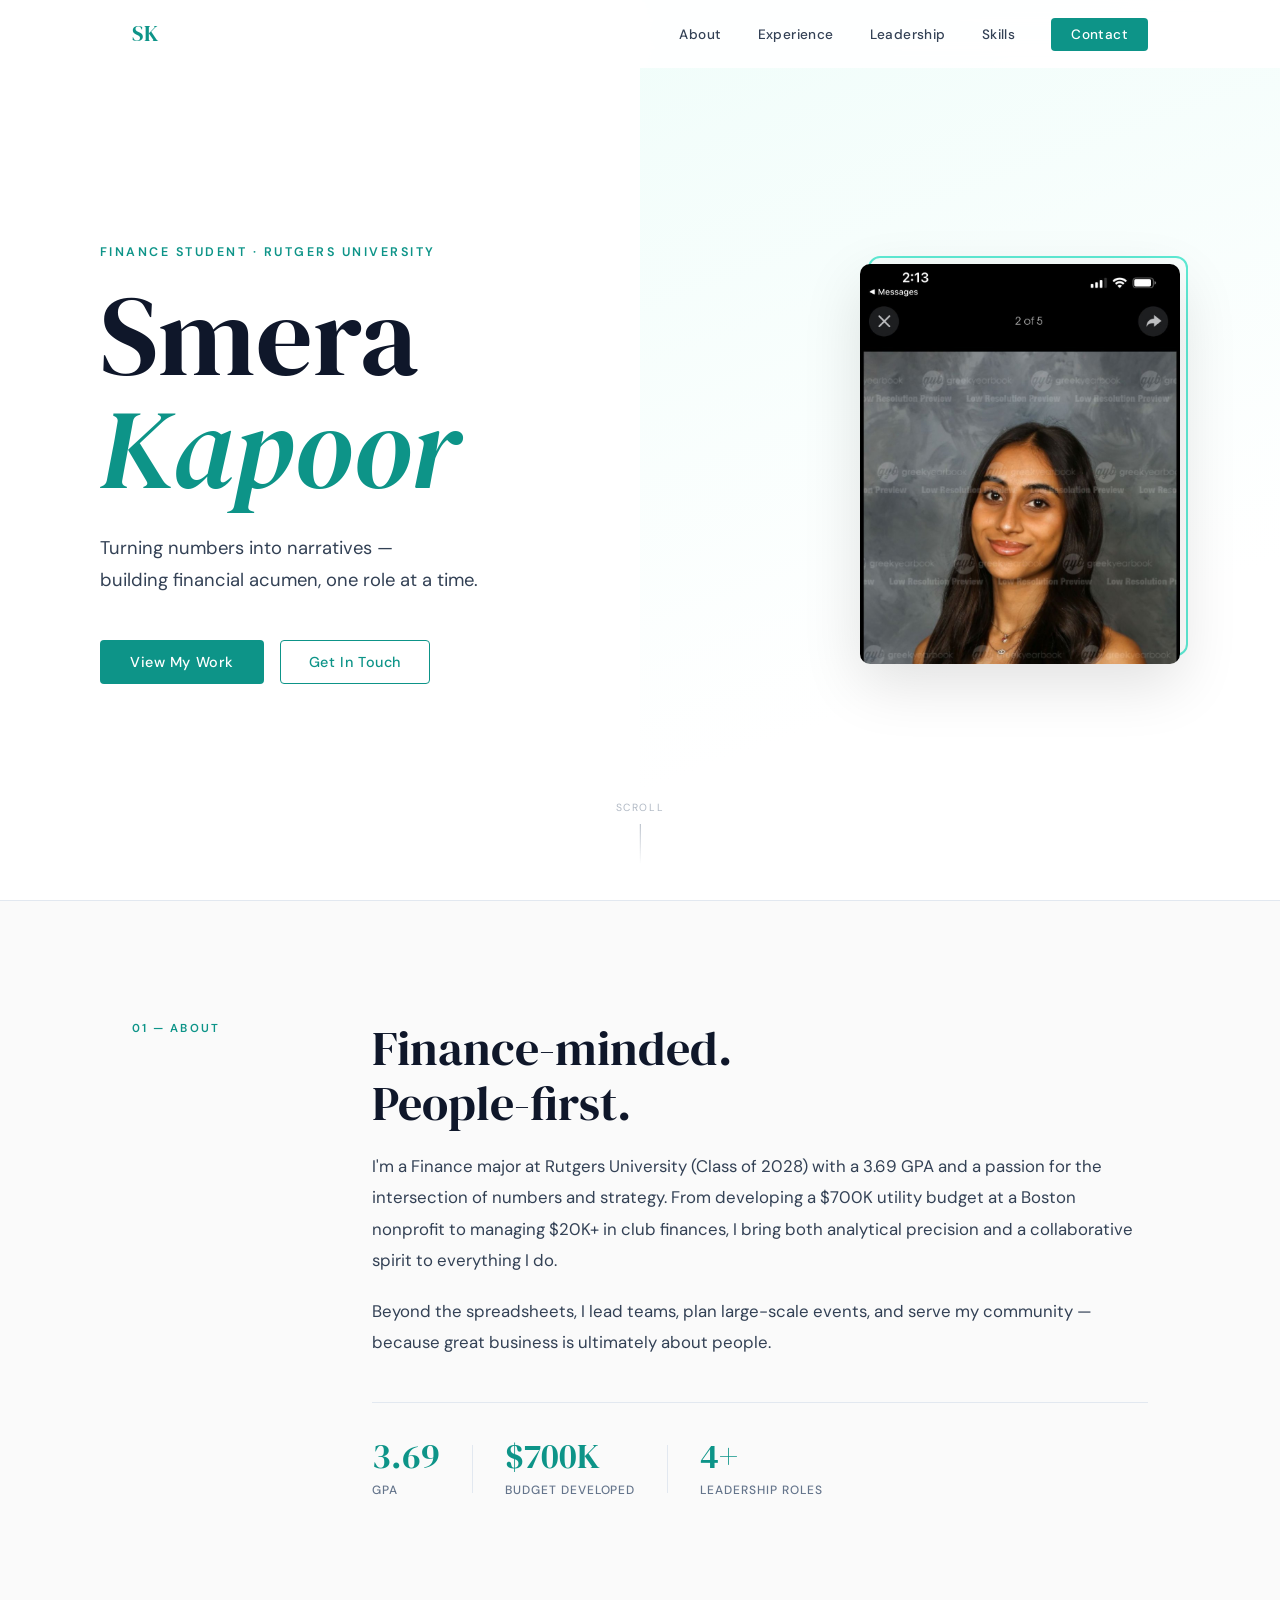
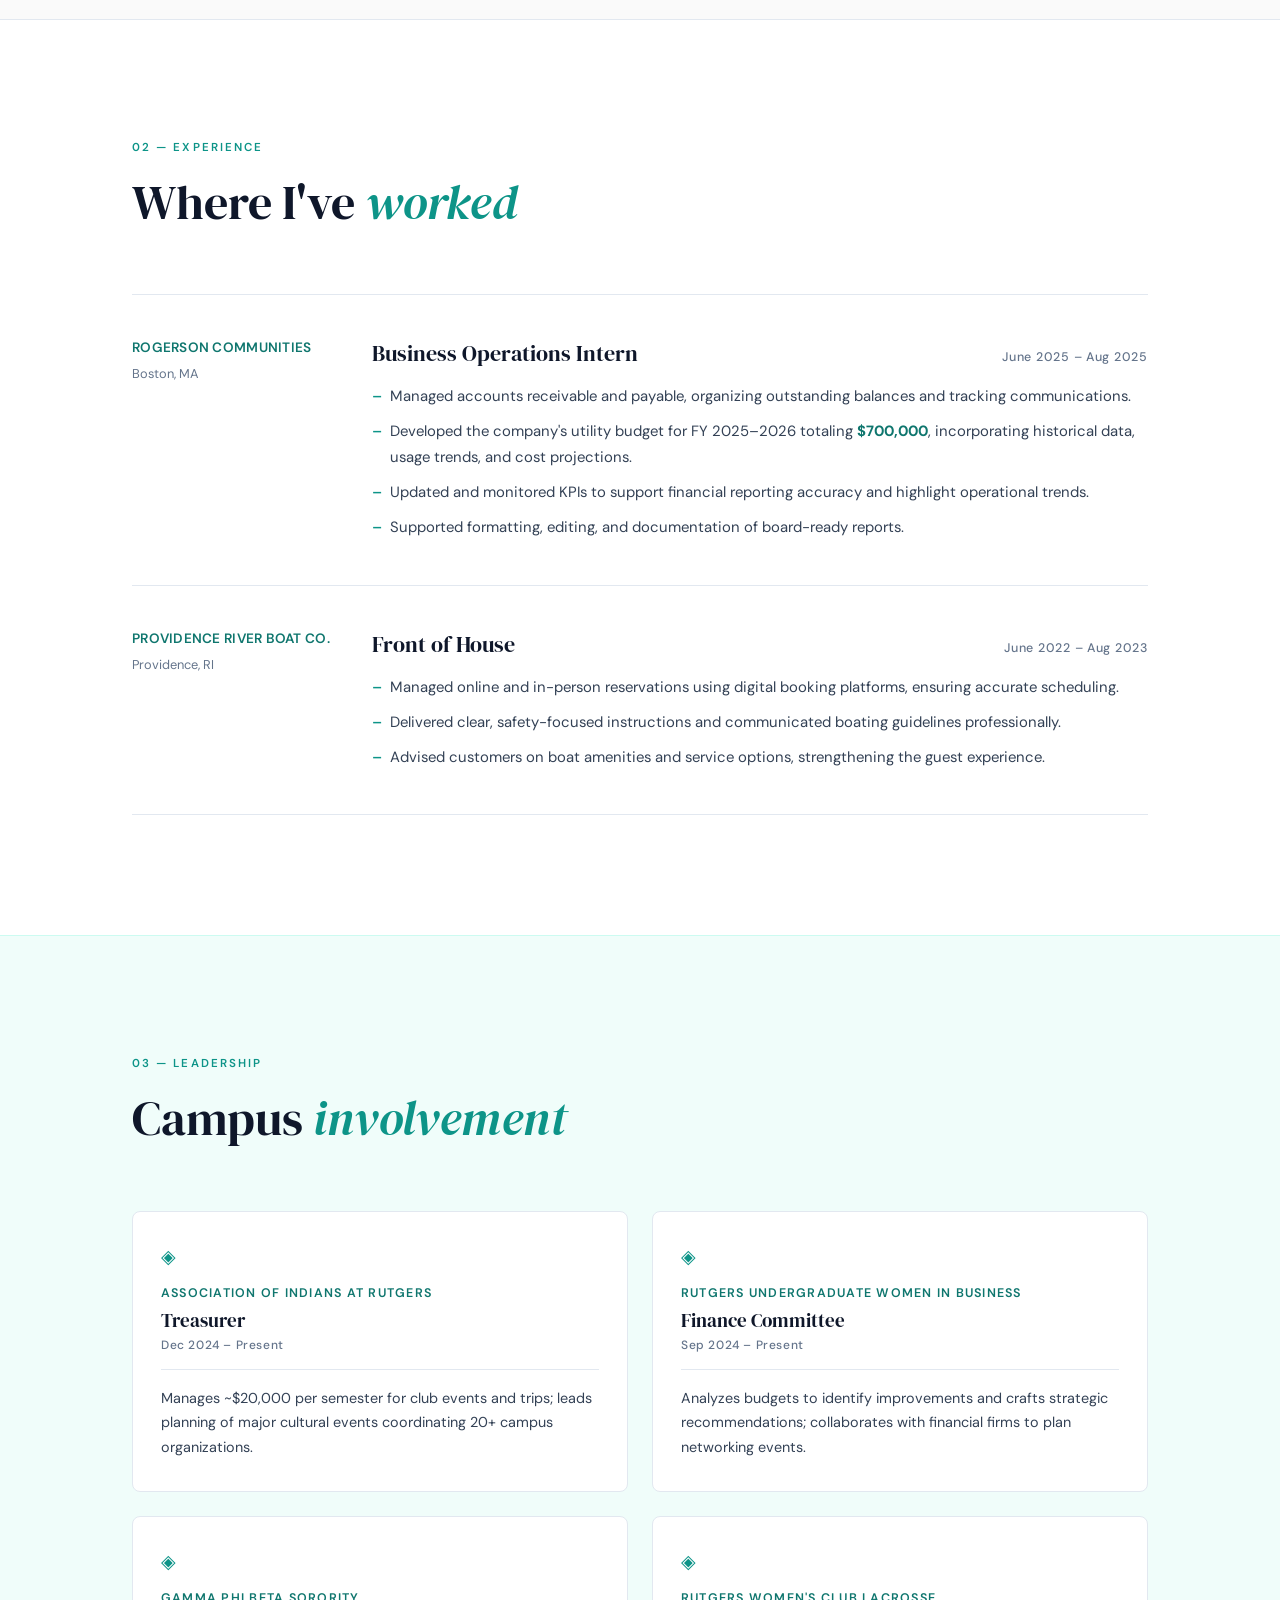
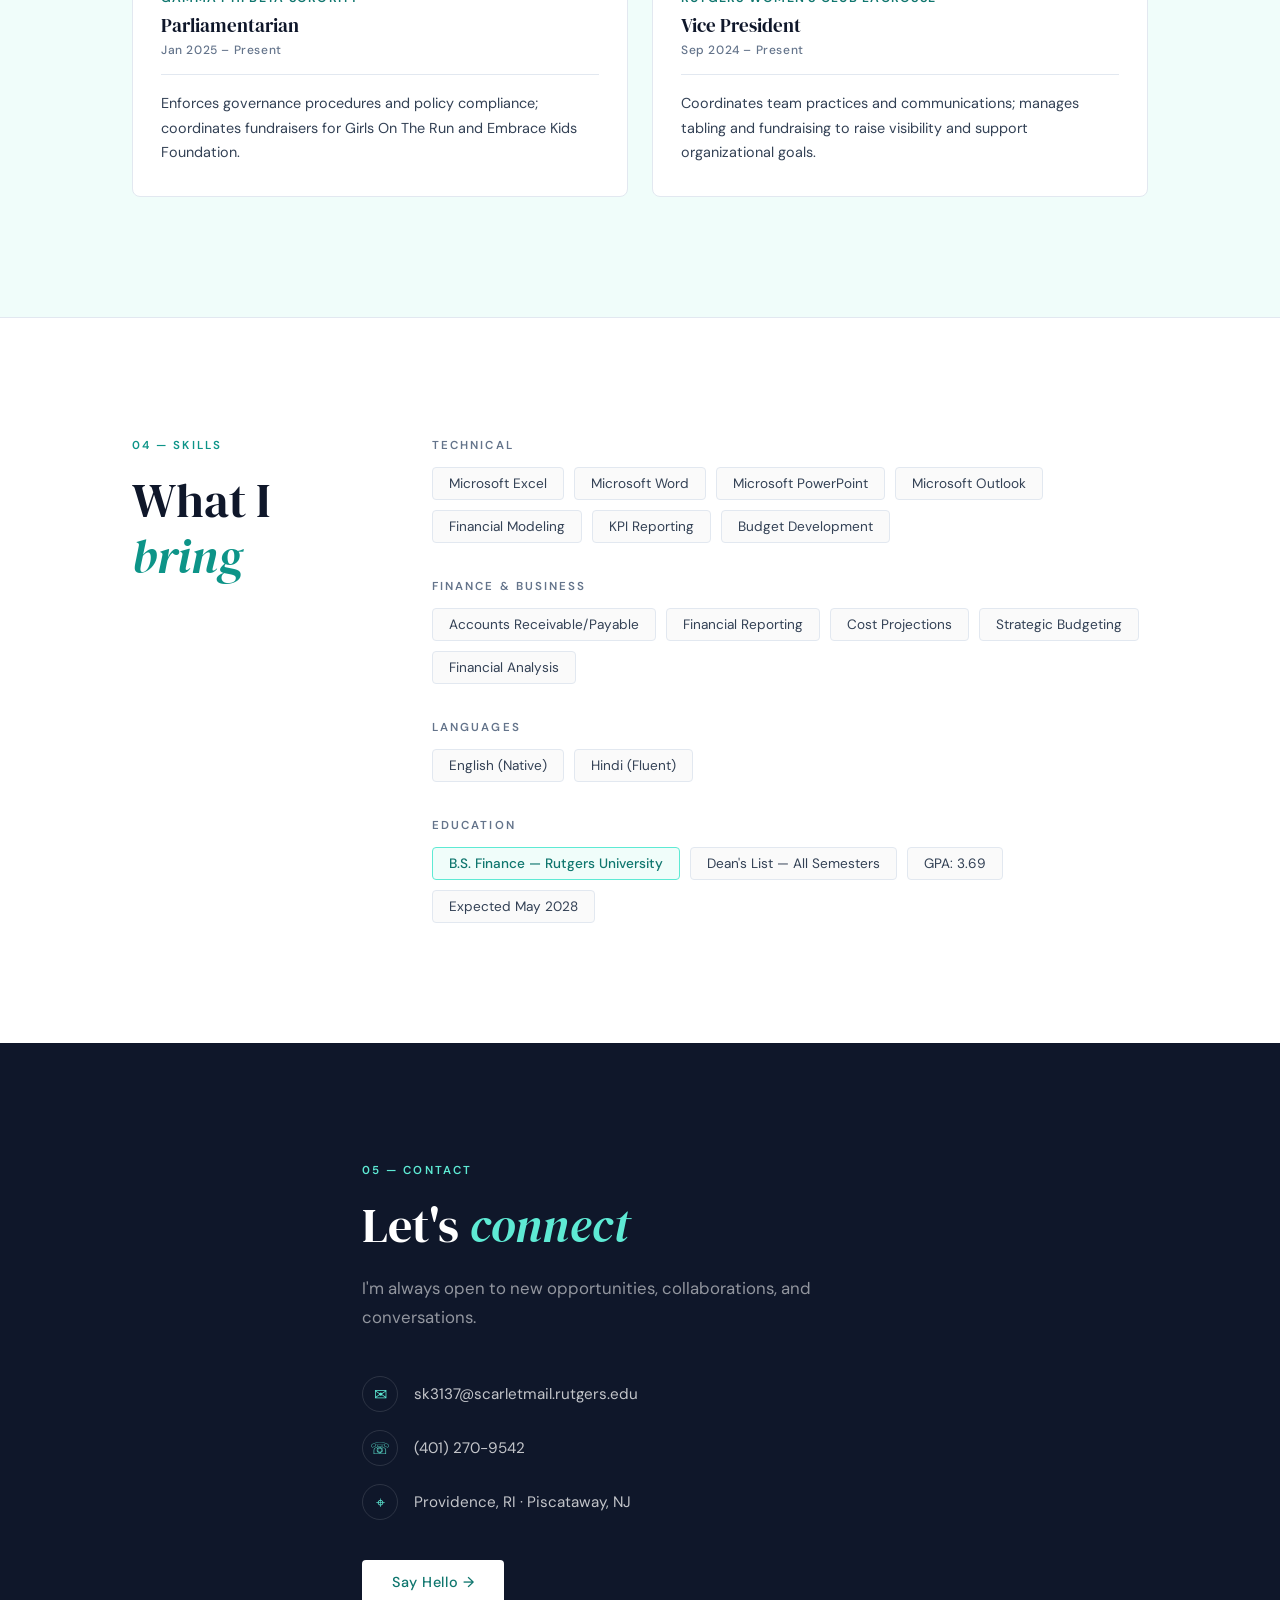
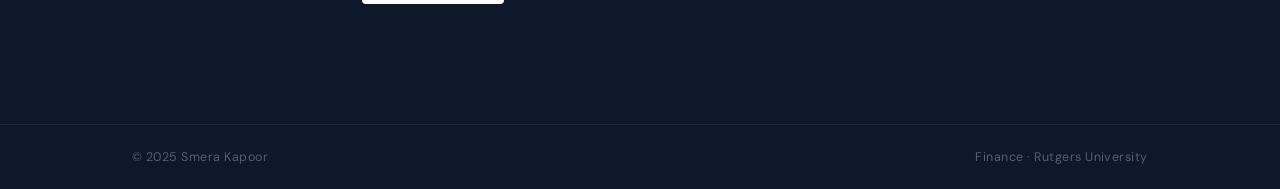
==== commit d63c0fcd: "Rename index (3).html to index.html" ====
--- a/index.html
+++ b/index.html
@@ -4,274 +4,395 @@
   <meta charset="UTF-8" />
   <meta name="viewport" content="width=device-width, initial-scale=1.0" />
   <title>Smera Kapoor — Finance & Business</title>
-  <link rel="stylesheet" href="styles.css" />
   <link href="https://fonts.googleapis.com/css2?family=DM+Serif+Display:ital@0;1&family=DM+Sans:wght@300;400;500;600&display=swap" rel="stylesheet" />
+  <style>
+*,*::before,*::after{box-sizing:border-box;margin:0;padding:0}
+:root{--teal:#0d9488;--teal-light:#5eead4;--teal-dark:#0f766e;--teal-faint:#f0fdfa;--teal-mid:#ccfbf1;--white:#ffffff;--off-white:#fafafa;--ink:#0f172a;--ink-mid:#334155;--ink-light:#64748b;--border:#e2e8f0;--nav-h:68px;--font-display:'DM Serif Display',Georgia,serif;--font-body:'DM Sans',sans-serif}
+html{scroll-behavior:smooth;font-size:16px}
+body{font-family:var(--font-body);background:var(--white);color:var(--ink);overflow-x:hidden;-webkit-font-smoothing:antialiased}
+a{text-decoration:none;color:inherit}
+ul{list-style:none}
+.container{max-width:1080px;margin:0 auto;padding:0 32px}
+.section-label{font-size:0.72rem;font-weight:600;letter-spacing:0.18em;text-transform:uppercase;color:var(--teal);display:block;margin-bottom:20px}
+.section-label.light{color:var(--teal-light)}
+.section-title{font-family:var(--font-display);font-size:clamp(2rem,4vw,3rem);line-height:1.15;color:var(--ink);font-weight:400}
+.section-title em{font-style:italic;color:var(--teal)}
+.section-title.light{color:var(--white)}
+.section-title.light em{color:var(--teal-light)}
+.reveal{opacity:0;transform:translateY(28px);transition:opacity 0.65s ease,transform 0.65s ease}
+.reveal.visible{opacity:1;transform:translateY(0)}
+.delay-1{transition-delay:0.12s}.delay-2{transition-delay:0.24s}.delay-3{transition-delay:0.36s}
+.btn-primary{display:inline-block;background:var(--teal);color:var(--white);padding:13px 30px;border-radius:4px;font-size:0.9rem;font-weight:500;letter-spacing:0.04em;transition:background 0.2s,transform 0.2s}
+.btn-primary:hover{background:var(--teal-dark);transform:translateY(-1px)}
+.btn-ghost{display:inline-block;border:1.5px solid var(--teal);color:var(--teal);padding:12px 28px;border-radius:4px;font-size:0.9rem;font-weight:500;letter-spacing:0.04em;transition:background 0.2s,color 0.2s,transform 0.2s}
+.btn-ghost:hover{background:var(--teal-faint);transform:translateY(-1px)}
+.light-btn{background:var(--white);color:var(--teal-dark);margin-top:40px}
+.light-btn:hover{background:var(--teal-faint)}
+#navbar{position:fixed;top:0;left:0;right:0;height:var(--nav-h);z-index:100;background:rgba(255,255,255,0.92);backdrop-filter:blur(12px);-webkit-backdrop-filter:blur(12px);border-bottom:1px solid transparent;transition:border-color 0.3s,box-shadow 0.3s}
+#navbar.scrolled{border-color:var(--border);box-shadow:0 1px 16px rgba(0,0,0,0.06)}
+.nav-inner{max-width:1080px;margin:0 auto;padding:0 32px;height:100%;display:flex;align-items:center;justify-content:space-between}
+.nav-logo{font-family:var(--font-display);font-size:1.4rem;color:var(--teal);letter-spacing:0.04em}
+.nav-links{display:flex;gap:36px;align-items:center}
+.nav-links a{font-size:0.85rem;font-weight:500;color:var(--ink-mid);letter-spacing:0.03em;transition:color 0.2s}
+.nav-links a:hover{color:var(--teal)}
+.nav-cta{background:var(--teal);color:var(--white)!important;padding:8px 20px;border-radius:4px;transition:background 0.2s!important}
+.nav-cta:hover{background:var(--teal-dark)!important}
+.hamburger{display:none;flex-direction:column;gap:5px;background:none;border:none;cursor:pointer;padding:4px}
+.hamburger span{display:block;width:24px;height:2px;background:var(--ink);border-radius:2px;transition:transform 0.3s,opacity 0.3s}
+.mobile-menu{display:none;position:fixed;top:var(--nav-h);left:0;right:0;background:var(--white);border-bottom:1px solid var(--border);padding:20px 32px 28px;z-index:99;transform:translateY(-100%);transition:transform 0.35s ease;pointer-events:none}
+.mobile-menu.open{transform:translateY(0);pointer-events:all}
+.mobile-menu ul{display:flex;flex-direction:column;gap:18px}
+.mobile-menu a{font-size:1rem;font-weight:500;color:var(--ink-mid)}
+#hero{min-height:100vh;display:flex;align-items:center;padding:calc(var(--nav-h) + 40px) 32px 80px;position:relative;overflow:hidden;background:var(--white)}
+.hero-bg-line{position:absolute;top:0;right:0;width:50%;height:100%;background:linear-gradient(160deg,var(--teal-faint) 0%,transparent 70%);z-index:0;pointer-events:none}
+.hero-layout{position:relative;z-index:1;max-width:1080px;margin:0 auto;width:100%;display:grid;grid-template-columns:1fr auto;align-items:center;gap:64px}
+.hero-content{position:relative;z-index:1}
+.hero-photo-wrap{position:relative;flex-shrink:0}
+.hero-photo-wrap::before{content:'';position:absolute;inset:-8px -8px 8px 8px;border:2px solid var(--teal-light);border-radius:12px;z-index:0;transition:inset 0.3s}
+.hero-photo-wrap:hover::before{inset:-12px -12px 12px 12px}
+.hero-photo{width:320px;height:400px;object-fit:cover;object-position:center top;border-radius:10px;display:block;position:relative;z-index:1;box-shadow:0 20px 60px rgba(0,0,0,0.12)}
+.hero-eyebrow{font-size:0.78rem;font-weight:600;letter-spacing:0.2em;text-transform:uppercase;color:var(--teal);margin-bottom:20px}
+.hero-name{font-family:var(--font-display);font-size:clamp(3.5rem,9vw,7rem);line-height:1.0;color:var(--ink);font-weight:400;margin-bottom:28px}
+.hero-name em{font-style:italic;color:var(--teal)}
+.hero-tagline{font-size:clamp(1rem,2vw,1.15rem);color:var(--ink-mid);line-height:1.75;margin-bottom:44px;max-width:460px}
+.hero-actions{display:flex;gap:16px;flex-wrap:wrap}
+.hero-scroll-indicator{position:absolute;bottom:36px;left:50%;transform:translateX(-50%);display:flex;flex-direction:column;align-items:center;gap:10px;opacity:0.5}
+.hero-scroll-indicator span{font-size:0.65rem;letter-spacing:0.15em;text-transform:uppercase;color:var(--ink-light)}
+.scroll-line{width:1px;height:40px;background:linear-gradient(to bottom,var(--ink-light),transparent);animation:scrollPulse 1.8s ease-in-out infinite}
+@keyframes scrollPulse{0%,100%{transform:scaleY(1);opacity:0.5}50%{transform:scaleY(0.6);opacity:1}}
+#about{padding:120px 0;background:var(--off-white);border-top:1px solid var(--border)}
+.about-grid{display:grid;grid-template-columns:180px 1fr;gap:60px;align-items:start}
+.about-body{font-size:1.05rem;color:var(--ink-mid);line-height:1.85;margin-bottom:20px}
+.about-stats{display:flex;align-items:center;gap:32px;margin-top:44px;padding-top:36px;border-top:1px solid var(--border);flex-wrap:wrap}
+.stat-number{display:block;font-family:var(--font-display);font-size:2.2rem;color:var(--teal);line-height:1;margin-bottom:4px}
+.stat-label{font-size:0.75rem;font-weight:500;letter-spacing:0.08em;text-transform:uppercase;color:var(--ink-light)}
+.stat-divider{width:1px;height:48px;background:var(--border)}
+#experience{padding:120px 0;background:var(--white);border-top:1px solid var(--border)}
+.section-header{margin-bottom:64px}
+.exp-card{display:grid;grid-template-columns:200px 1fr;gap:40px;padding:44px 0;border-bottom:1px solid var(--border)}
+.exp-card:first-child{border-top:1px solid var(--border)}
+.exp-company{font-weight:600;font-size:0.85rem;color:var(--teal-dark);letter-spacing:0.02em;text-transform:uppercase;display:block;margin-bottom:6px}
+.exp-location{font-size:0.8rem;color:var(--ink-light)}
+.exp-header-row{display:flex;justify-content:space-between;align-items:baseline;margin-bottom:16px;gap:16px;flex-wrap:wrap}
+.exp-role{font-family:var(--font-display);font-size:1.35rem;color:var(--ink);font-weight:400}
+.exp-date{font-size:0.78rem;color:var(--ink-light);font-weight:500;letter-spacing:0.06em;white-space:nowrap}
+.exp-bullets{display:flex;flex-direction:column;gap:10px}
+.exp-bullets li{font-size:0.93rem;color:var(--ink-mid);line-height:1.7;padding-left:18px;position:relative}
+.exp-bullets li::before{content:'–';position:absolute;left:0;color:var(--teal);font-weight:600}
+.exp-bullets strong{color:var(--teal-dark)}
+#leadership{padding:120px 0;background:var(--teal-faint);border-top:1px solid var(--teal-mid)}
+.leadership-grid{display:grid;grid-template-columns:repeat(2,1fr);gap:24px}
+.lead-card{background:var(--white);border:1px solid var(--border);border-radius:8px;padding:32px 28px;transition:box-shadow 0.25s,transform 0.25s,border-color 0.25s}
+.lead-card:hover{box-shadow:0 8px 32px rgba(13,148,136,0.10);transform:translateY(-3px);border-color:var(--teal-light)}
+.lead-icon{font-size:1.2rem;color:var(--teal);margin-bottom:16px}
+.lead-org{font-size:0.78rem;font-weight:600;letter-spacing:0.1em;text-transform:uppercase;color:var(--teal-dark);margin-bottom:6px}
+.lead-role{font-family:var(--font-display);font-size:1.2rem;color:var(--ink);margin-bottom:4px}
+.lead-date{font-size:0.75rem;color:var(--ink-light);font-weight:500;letter-spacing:0.05em;margin-bottom:16px;padding-bottom:16px;border-bottom:1px solid var(--border)}
+.lead-desc{font-size:0.9rem;color:var(--ink-mid);line-height:1.7}
+#skills{padding:120px 0;background:var(--white);border-top:1px solid var(--border)}
+.skills-grid{display:grid;grid-template-columns:240px 1fr;gap:60px;align-items:start}
+.skills-content{display:flex;flex-direction:column;gap:36px}
+.skill-group-title{font-size:0.72rem;font-weight:600;letter-spacing:0.18em;text-transform:uppercase;color:var(--ink-light);margin-bottom:14px}
+.skill-tags{display:flex;flex-wrap:wrap;gap:10px}
+.skill-tag{display:inline-block;padding:7px 16px;border:1.5px solid var(--border);border-radius:4px;font-size:0.85rem;color:var(--ink-mid);background:var(--off-white);transition:border-color 0.2s,color 0.2s,background 0.2s}
+.skill-tag:hover{border-color:var(--teal-light);color:var(--teal-dark);background:var(--teal-faint)}
+.skill-tag.highlighted{background:var(--teal-faint);border-color:var(--teal-light);color:var(--teal-dark);font-weight:500}
+#contact{padding:120px 0;background:var(--ink)}
+.contact-inner{max-width:620px}
+.contact-sub{font-size:1.05rem;color:rgba(255,255,255,0.55);margin-top:20px;line-height:1.75}
+.contact-links{margin-top:44px;display:flex;flex-direction:column;gap:18px}
+.contact-item{display:flex;align-items:center;gap:16px;font-size:0.95rem;color:rgba(255,255,255,0.75);transition:color 0.2s}
+.contact-item:hover{color:var(--teal-light)}
+.contact-item.no-link{cursor:default}
+.contact-item.no-link:hover{color:rgba(255,255,255,0.75)}
+.contact-icon{width:36px;height:36px;display:flex;align-items:center;justify-content:center;border:1px solid rgba(255,255,255,0.12);border-radius:50%;font-size:1rem;flex-shrink:0;color:var(--teal-light)}
+footer{background:var(--ink);border-top:1px solid rgba(255,255,255,0.06);padding:24px 32px}
+.footer-inner{display:flex;justify-content:space-between;align-items:center;font-size:0.78rem;color:rgba(255,255,255,0.3);letter-spacing:0.04em;flex-wrap:wrap;gap:8px}
+@media(max-width:768px){
+  .nav-links{display:none}.hamburger{display:flex}.mobile-menu{display:block}
+  #hero{padding:calc(var(--nav-h) + 24px) 24px 80px}
+  .hero-layout{grid-template-columns:1fr;gap:40px}
+  .hero-photo{width:100%;height:320px}
+  .hero-photo-wrap{order:-1}
+  .hero-name{font-size:clamp(3rem,14vw,5rem)}
+  .about-grid{grid-template-columns:1fr;gap:0}
+  .about-stats{gap:24px}
+  .exp-card{grid-template-columns:1fr;gap:12px}
+  .leadership-grid{grid-template-columns:1fr}
+  .skills-grid{grid-template-columns:1fr;gap:0}
+  .skills-label-col{margin-bottom:32px}
+  #about,#experience,#leadership,#skills,#contact{padding:80px 0}
+  .container{padding:0 20px}
+}
+@media(max-width:480px){
+  .hero-actions{flex-direction:column}
+  .about-stats{flex-direction:column;gap:20px}
+  .stat-divider{display:none}
+}
+  </style>
 </head>
 <body>
 
-  <!-- NAV -->
-  <nav id="navbar">
-    <div class="nav-inner">
-      <a href="#hero" class="nav-logo">SK</a>
-      <ul class="nav-links">
-        <li><a href="#about">About</a></li>
-        <li><a href="#experience">Experience</a></li>
-        <li><a href="#leadership">Leadership</a></li>
-        <li><a href="#skills">Skills</a></li>
-        <li><a href="#contact" class="nav-cta">Contact</a></li>
-      </ul>
-      <button class="hamburger" id="hamburger" aria-label="Toggle menu">
-        <span></span><span></span><span></span>
-      </button>
-    </div>
-  </nav>
-
-  <!-- MOBILE MENU -->
-  <div class="mobile-menu" id="mobile-menu">
-    <ul>
-      <li><a href="#about" class="mobile-link">About</a></li>
-      <li><a href="#experience" class="mobile-link">Experience</a></li>
-      <li><a href="#leadership" class="mobile-link">Leadership</a></li>
-      <li><a href="#skills" class="mobile-link">Skills</a></li>
-      <li><a href="#contact" class="mobile-link">Contact</a></li>
+<nav id="navbar">
+  <div class="nav-inner">
+    <a href="#hero" class="nav-logo">SK</a>
+    <ul class="nav-links">
+      <li><a href="#about">About</a></li>
+      <li><a href="#experience">Experience</a></li>
+      <li><a href="#leadership">Leadership</a></li>
+      <li><a href="#skills">Skills</a></li>
+      <li><a href="#contact" class="nav-cta">Contact</a></li>
     </ul>
-  </div>
-
-  <!-- HERO -->
-  <section id="hero">
-    <div class="hero-bg-line"></div>
-    <div class="hero-layout">
-      <div class="hero-content">
-        <p class="hero-eyebrow reveal">Finance Student · Rutgers University</p>
-        <h1 class="hero-name reveal delay-1">Smera<br/><em>Kapoor</em></h1>
-        <p class="hero-tagline reveal delay-2">Turning numbers into narratives — <br/>building financial acumen, one role at a time.</p>
-        <div class="hero-actions reveal delay-3">
-          <a href="#experience" class="btn-primary">View My Work</a>
-          <a href="#contact" class="btn-ghost">Get In Touch</a>
-        </div>
-      </div>
-      <div class="hero-photo-wrap reveal delay-2">
-        <img src="IMG_9275.PNG" alt="Smera Kapoor" class="hero-photo" />
-      </div>
-    </div>
-    <div class="hero-scroll-indicator">
-      <span>Scroll</span>
-      <div class="scroll-line"></div>
-    </div>
-  </section>
-
-  <!-- ABOUT -->
-  <section id="about">
-    <div class="container about-grid">
-      <div class="about-label-col">
-        <span class="section-label">01 — About</span>
-      </div>
-      <div class="about-content reveal">
-        <h2 class="section-title">Finance-minded.<br/>People-first.</h2>
-        <p class="about-body">
-          I'm a Finance major at Rutgers University (Class of 2028) with a 3.69 GPA and a passion for the intersection of numbers and strategy. From developing a $700K utility budget at a Boston nonprofit to managing $20K+ in club finances, I bring both analytical precision and a collaborative spirit to everything I do.
-        </p>
-        <p class="about-body">
-          Beyond the spreadsheets, I lead teams, plan large-scale events, and serve my community — because great business is ultimately about people.
-        </p>
-        <div class="about-stats">
-          <div class="stat">
-            <span class="stat-number">3.69</span>
-            <span class="stat-label">GPA</span>
+    <button class="hamburger" id="hamburger" aria-label="Toggle menu">
+      <span></span><span></span><span></span>
+    </button>
+  </div>
+</nav>
+
+<div class="mobile-menu" id="mobile-menu">
+  <ul>
+    <li><a href="#about" class="mobile-link">About</a></li>
+    <li><a href="#experience" class="mobile-link">Experience</a></li>
+    <li><a href="#leadership" class="mobile-link">Leadership</a></li>
+    <li><a href="#skills" class="mobile-link">Skills</a></li>
+    <li><a href="#contact" class="mobile-link">Contact</a></li>
+  </ul>
+</div>
+
+<section id="hero">
+  <div class="hero-bg-line"></div>
+  <div class="hero-layout">
+    <div class="hero-content">
+      <p class="hero-eyebrow reveal">Finance Student · Rutgers University</p>
+      <h1 class="hero-name reveal delay-1">Smera<br/><em>Kapoor</em></h1>
+      <p class="hero-tagline reveal delay-2">Turning numbers into narratives —<br/>building financial acumen, one role at a time.</p>
+      <div class="hero-actions reveal delay-3">
+        <a href="#experience" class="btn-primary">View My Work</a>
+        <a href="#contact" class="btn-ghost">Get In Touch</a>
+      </div>
+    </div>
+    <div class="hero-photo-wrap reveal delay-2">
+      <img src="[data-uri]" alt="Smera Kapoor" class="hero-photo" />
+    </div>
+  </div>
+  <div class="hero-scroll-indicator">
+    <span>Scroll</span>
+    <div class="scroll-line"></div>
+  </div>
+</section>
+
+<section id="about">
+  <div class="container about-grid">
+    <div class="about-label-col">
+      <span class="section-label">01 — About</span>
+    </div>
+    <div class="about-content reveal">
+      <h2 class="section-title">Finance-minded.<br/>People-first.</h2>
+      <p class="about-body" style="margin-top:20px;">I'm a Finance major at Rutgers University (Class of 2028) with a 3.69 GPA and a passion for the intersection of numbers and strategy. From developing a $700K utility budget at a Boston nonprofit to managing $20K+ in club finances, I bring both analytical precision and a collaborative spirit to everything I do.</p>
+      <p class="about-body">Beyond the spreadsheets, I lead teams, plan large-scale events, and serve my community — because great business is ultimately about people.</p>
+      <div class="about-stats">
+        <div class="stat"><span class="stat-number">3.69</span><span class="stat-label">GPA</span></div>
+        <div class="stat-divider"></div>
+        <div class="stat"><span class="stat-number">$700K</span><span class="stat-label">Budget Developed</span></div>
+        <div class="stat-divider"></div>
+        <div class="stat"><span class="stat-number">4+</span><span class="stat-label">Leadership Roles</span></div>
+      </div>
+    </div>
+  </div>
+</section>
+
+<section id="experience">
+  <div class="container">
+    <div class="section-header reveal">
+      <span class="section-label">02 — Experience</span>
+      <h2 class="section-title">Where I've <em>worked</em></h2>
+    </div>
+    <div class="exp-list">
+      <div class="exp-card reveal">
+        <div class="exp-meta">
+          <span class="exp-company">Rogerson Communities</span>
+          <span class="exp-location">Boston, MA</span>
+        </div>
+        <div class="exp-details">
+          <div class="exp-header-row">
+            <h3 class="exp-role">Business Operations Intern</h3>
+            <span class="exp-date">June 2025 – Aug 2025</span>
           </div>
-          <div class="stat-divider"></div>
-          <div class="stat">
-            <span class="stat-number">$700K</span>
-            <span class="stat-label">Budget Developed</span>
+          <ul class="exp-bullets">
+            <li>Managed accounts receivable and payable, organizing outstanding balances and tracking communications.</li>
+            <li>Developed the company's utility budget for FY 2025–2026 totaling <strong>$700,000</strong>, incorporating historical data, usage trends, and cost projections.</li>
+            <li>Updated and monitored KPIs to support financial reporting accuracy and highlight operational trends.</li>
+            <li>Supported formatting, editing, and documentation of board-ready reports.</li>
+          </ul>
+        </div>
+      </div>
+      <div class="exp-card reveal">
+        <div class="exp-meta">
+          <span class="exp-company">Providence River Boat Co.</span>
+          <span class="exp-location">Providence, RI</span>
+        </div>
+        <div class="exp-details">
+          <div class="exp-header-row">
+            <h3 class="exp-role">Front of House</h3>
+            <span class="exp-date">June 2022 – Aug 2023</span>
           </div>
-          <div class="stat-divider"></div>
-          <div class="stat">
-            <span class="stat-number">4+</span>
-            <span class="stat-label">Leadership Roles</span>
-          </div>
-        </div>
-      </div>
-    </div>
-  </section>
-
-  <!-- EXPERIENCE -->
-  <section id="experience">
-    <div class="container">
-      <div class="section-header reveal">
-        <span class="section-label">02 — Experience</span>
-        <h2 class="section-title">Where I've <em>worked</em></h2>
-      </div>
-
-      <div class="exp-list">
-
-        <div class="exp-card reveal">
-          <div class="exp-meta">
-            <span class="exp-company">Rogerson Communities</span>
-            <span class="exp-location">Boston, MA</span>
-          </div>
-          <div class="exp-details">
-            <div class="exp-header-row">
-              <h3 class="exp-role">Business Operations Intern</h3>
-              <span class="exp-date">June 2025 – Aug 2025</span>
-            </div>
-            <ul class="exp-bullets">
-              <li>Managed accounts receivable and payable, organizing outstanding balances and tracking communications.</li>
-              <li>Developed the company's utility budget for FY 2025–2026 totaling <strong>$700,000</strong>, incorporating historical data, usage trends, and cost projections.</li>
-              <li>Updated and monitored KPIs to support financial reporting accuracy and highlight operational trends.</li>
-              <li>Supported formatting, editing, and documentation of board-ready reports.</li>
-            </ul>
-          </div>
-        </div>
-
-        <div class="exp-card reveal">
-          <div class="exp-meta">
-            <span class="exp-company">Providence River Boat Company</span>
-            <span class="exp-location">Providence, RI</span>
-          </div>
-          <div class="exp-details">
-            <div class="exp-header-row">
-              <h3 class="exp-role">Front of House</h3>
-              <span class="exp-date">June 2022 – Aug 2023</span>
-            </div>
-            <ul class="exp-bullets">
-              <li>Managed online and in-person reservations using digital booking platforms, ensuring accurate scheduling.</li>
-              <li>Delivered clear, safety-focused instructions and communicated boating guidelines professionally.</li>
-              <li>Advised customers on boat amenities and service options, strengthening the guest experience.</li>
-            </ul>
-          </div>
-        </div>
-
-      </div>
-    </div>
-  </section>
-
-  <!-- LEADERSHIP -->
-  <section id="leadership">
-    <div class="container">
-      <div class="section-header reveal">
-        <span class="section-label">03 — Leadership</span>
-        <h2 class="section-title">Campus <em>involvement</em></h2>
-      </div>
-
-      <div class="leadership-grid">
-
-        <div class="lead-card reveal">
-          <div class="lead-icon">◈</div>
-          <div class="lead-org">Association of Indians at Rutgers</div>
-          <div class="lead-role">Treasurer</div>
-          <div class="lead-date">Dec 2024 – Present</div>
-          <p class="lead-desc">Manages ~$20,000 per semester for club events and trips; leads planning of major cultural events coordinating 20+ campus organizations.</p>
-        </div>
-
-        <div class="lead-card reveal delay-1">
-          <div class="lead-icon">◈</div>
-          <div class="lead-org">Rutgers Undergraduate Women in Business</div>
-          <div class="lead-role">Finance Committee</div>
-          <div class="lead-date">Sep 2024 – Present</div>
-          <p class="lead-desc">Analyzes budgets to identify improvements and crafts strategic recommendations; collaborates with financial firms to plan networking events.</p>
-        </div>
-
-        <div class="lead-card reveal delay-2">
-          <div class="lead-icon">◈</div>
-          <div class="lead-org">Gamma Phi Beta Sorority</div>
-          <div class="lead-role">Parliamentarian</div>
-          <div class="lead-date">Jan 2025 – Present</div>
-          <p class="lead-desc">Enforces governance procedures and policy compliance; coordinates fundraisers for Girls On The Run and Embrace Kids Foundation.</p>
-        </div>
-
-        <div class="lead-card reveal delay-3">
-          <div class="lead-icon">◈</div>
-          <div class="lead-org">Rutgers Women's Club Lacrosse</div>
-          <div class="lead-role">Vice President</div>
-          <div class="lead-date">Sep 2024 – Present</div>
-          <p class="lead-desc">Coordinates team practices and communications; manages tabling and fundraising to raise visibility and support organizational goals.</p>
-        </div>
-
-      </div>
-    </div>
-  </section>
-
-  <!-- SKILLS -->
-  <section id="skills">
-    <div class="container skills-grid">
-      <div class="skills-label-col reveal">
-        <span class="section-label">04 — Skills</span>
-        <h2 class="section-title">What I<br/><em>bring</em></h2>
-      </div>
-      <div class="skills-content">
-        <div class="skill-group reveal">
-          <h4 class="skill-group-title">Technical</h4>
-          <div class="skill-tags">
-            <span class="skill-tag">Microsoft Excel</span>
-            <span class="skill-tag">Microsoft Word</span>
-            <span class="skill-tag">Microsoft PowerPoint</span>
-            <span class="skill-tag">Microsoft Outlook</span>
-            <span class="skill-tag">Financial Modeling</span>
-            <span class="skill-tag">KPI Reporting</span>
-            <span class="skill-tag">Budget Development</span>
-          </div>
-        </div>
-        <div class="skill-group reveal delay-1">
-          <h4 class="skill-group-title">Finance & Business</h4>
-          <div class="skill-tags">
-            <span class="skill-tag">Accounts Receivable/Payable</span>
-            <span class="skill-tag">Financial Reporting</span>
-            <span class="skill-tag">Cost Projections</span>
-            <span class="skill-tag">Strategic Budgeting</span>
-            <span class="skill-tag">Financial Analysis</span>
-          </div>
-        </div>
-        <div class="skill-group reveal delay-2">
-          <h4 class="skill-group-title">Languages</h4>
-          <div class="skill-tags">
-            <span class="skill-tag">English (Native)</span>
-            <span class="skill-tag">Hindi (Fluent)</span>
-          </div>
-        </div>
-        <div class="skill-group reveal delay-3">
-          <h4 class="skill-group-title">Education</h4>
-          <div class="skill-tags">
-            <span class="skill-tag highlighted">B.S. Finance — Rutgers University</span>
-            <span class="skill-tag">Dean's List — All Semesters</span>
-            <span class="skill-tag">GPA: 3.69</span>
-            <span class="skill-tag">Expected May 2028</span>
-          </div>
-        </div>
-      </div>
-    </div>
-  </section>
-
-  <!-- CONTACT -->
-  <section id="contact">
-    <div class="container contact-inner reveal">
-      <span class="section-label light">05 — Contact</span>
-      <h2 class="section-title light">Let's <em>connect</em></h2>
-      <p class="contact-sub">I'm always open to new opportunities, collaborations, and conversations.</p>
-      <div class="contact-links">
-        <a href="/cdn-cgi/l/email-protection#a1d2ca92909296e1d2c2c0d3cdc4d5ccc0c8cd8fd3d4d5c6c4d3d28fc4c5d4" class="contact-item">
-          <span class="contact-icon">✉</span>
-          <span><span class="__cf_email__" data-cfemail="b4c7df87858783f4c7d7d5c6d8d1c0d9d5ddd89ac6c1c0d3d1c6c79ad1d0c1">[email&#160;protected]</span></span>
-        </a>
-        <a href="tel:4012709542" class="contact-item">
-          <span class="contact-icon">☏</span>
-          <span>(401) 270-9542</span>
-        </a>
-        <div class="contact-item no-link">
-          <span class="contact-icon">⌖</span>
-          <span>Providence, RI · Piscataway, NJ</span>
-        </div>
-      </div>
-      <a href="/cdn-cgi/l/email-protection#ff8c94ccceccc8bf8c9c9e8d939a8b929e9693d18d8a8b989a8d8cd19a9b8a" class="btn-primary light-btn">Say Hello →</a>
-    </div>
-  </section>
-
-   <!-- FOOTER -->
-  <footer>
-    <div class="container">
-      <p>© 2026 Smera Kapoor. All rights reserved.</p>
-    </div>
-  </footer>
-
-  <script src="script.js"></script>
+          <ul class="exp-bullets">
+            <li>Managed online and in-person reservations using digital booking platforms, ensuring accurate scheduling.</li>
+            <li>Delivered clear, safety-focused instructions and communicated boating guidelines professionally.</li>
+            <li>Advised customers on boat amenities and service options, strengthening the guest experience.</li>
+          </ul>
+        </div>
+      </div>
+    </div>
+  </div>
+</section>
+
+<section id="leadership">
+  <div class="container">
+    <div class="section-header reveal">
+      <span class="section-label">03 — Leadership</span>
+      <h2 class="section-title">Campus <em>involvement</em></h2>
+    </div>
+    <div class="leadership-grid">
+      <div class="lead-card reveal">
+        <div class="lead-icon">◈</div>
+        <div class="lead-org">Association of Indians at Rutgers</div>
+        <div class="lead-role">Treasurer</div>
+        <div class="lead-date">Dec 2024 – Present</div>
+        <p class="lead-desc">Manages ~$20,000 per semester for club events and trips; leads planning of major cultural events coordinating 20+ campus organizations.</p>
+      </div>
+      <div class="lead-card reveal delay-1">
+        <div class="lead-icon">◈</div>
+        <div class="lead-org">Rutgers Undergraduate Women in Business</div>
+        <div class="lead-role">Finance Committee</div>
+        <div class="lead-date">Sep 2024 – Present</div>
+        <p class="lead-desc">Analyzes budgets to identify improvements and crafts strategic recommendations; collaborates with financial firms to plan networking events.</p>
+      </div>
+      <div class="lead-card reveal delay-2">
+        <div class="lead-icon">◈</div>
+        <div class="lead-org">Gamma Phi Beta Sorority</div>
+        <div class="lead-role">Parliamentarian</div>
+        <div class="lead-date">Jan 2025 – Present</div>
+        <p class="lead-desc">Enforces governance procedures and policy compliance; coordinates fundraisers for Girls On The Run and Embrace Kids Foundation.</p>
+      </div>
+      <div class="lead-card reveal delay-3">
+        <div class="lead-icon">◈</div>
+        <div class="lead-org">Rutgers Women's Club Lacrosse</div>
+        <div class="lead-role">Vice President</div>
+        <div class="lead-date">Sep 2024 – Present</div>
+        <p class="lead-desc">Coordinates team practices and communications; manages tabling and fundraising to raise visibility and support organizational goals.</p>
+      </div>
+    </div>
+  </div>
+</section>
+
+<section id="skills">
+  <div class="container skills-grid">
+    <div class="skills-label-col reveal">
+      <span class="section-label">04 — Skills</span>
+      <h2 class="section-title">What I<br/><em>bring</em></h2>
+    </div>
+    <div class="skills-content">
+      <div class="skill-group reveal">
+        <h4 class="skill-group-title">Technical</h4>
+        <div class="skill-tags">
+          <span class="skill-tag">Microsoft Excel</span>
+          <span class="skill-tag">Microsoft Word</span>
+          <span class="skill-tag">Microsoft PowerPoint</span>
+          <span class="skill-tag">Microsoft Outlook</span>
+          <span class="skill-tag">Financial Modeling</span>
+          <span class="skill-tag">KPI Reporting</span>
+          <span class="skill-tag">Budget Development</span>
+        </div>
+      </div>
+      <div class="skill-group reveal delay-1">
+        <h4 class="skill-group-title">Finance & Business</h4>
+        <div class="skill-tags">
+          <span class="skill-tag">Accounts Receivable/Payable</span>
+          <span class="skill-tag">Financial Reporting</span>
+          <span class="skill-tag">Cost Projections</span>
+          <span class="skill-tag">Strategic Budgeting</span>
+          <span class="skill-tag">Financial Analysis</span>
+        </div>
+      </div>
+      <div class="skill-group reveal delay-2">
+        <h4 class="skill-group-title">Languages</h4>
+        <div class="skill-tags">
+          <span class="skill-tag">English (Native)</span>
+          <span class="skill-tag">Hindi (Fluent)</span>
+        </div>
+      </div>
+      <div class="skill-group reveal delay-3">
+        <h4 class="skill-group-title">Education</h4>
+        <div class="skill-tags">
+          <span class="skill-tag highlighted">B.S. Finance — Rutgers University</span>
+          <span class="skill-tag">Dean's List — All Semesters</span>
+          <span class="skill-tag">GPA: 3.69</span>
+          <span class="skill-tag">Expected May 2028</span>
+        </div>
+      </div>
+    </div>
+  </div>
+</section>
+
+<section id="contact">
+  <div class="container contact-inner reveal">
+    <span class="section-label light">05 — Contact</span>
+    <h2 class="section-title light">Let's <em>connect</em></h2>
+    <p class="contact-sub">I'm always open to new opportunities, collaborations, and conversations.</p>
+    <div class="contact-links">
+      <a href="mailto:sk3137@scarletmail.rutgers.edu" class="contact-item">
+        <span class="contact-icon">✉</span>
+        <span>sk3137@scarletmail.rutgers.edu</span>
+      </a>
+      <a href="tel:4012709542" class="contact-item">
+        <span class="contact-icon">☏</span>
+        <span>(401) 270-9542</span>
+      </a>
+      <div class="contact-item no-link">
+        <span class="contact-icon">⌖</span>
+        <span>Providence, RI · Piscataway, NJ</span>
+      </div>
+    </div>
+    <a href="mailto:sk3137@scarletmail.rutgers.edu" class="btn-primary light-btn">Say Hello →</a>
+  </div>
+</section>
+
+<footer>
+  <div class="container footer-inner">
+    <span>© 2025 Smera Kapoor</span>
+    <span>Finance · Rutgers University</span>
+  </div>
+</footer>
+
+<script>
+const navbar = document.getElementById('navbar');
+window.addEventListener('scroll', () => { navbar.classList.toggle('scrolled', window.scrollY > 20); }, {passive:true});
+
+const hamburger = document.getElementById('hamburger');
+const mobileMenu = document.getElementById('mobile-menu');
+let menuOpen = false;
+hamburger.addEventListener('click', () => {
+  menuOpen = !menuOpen;
+  mobileMenu.classList.toggle('open', menuOpen);
+  const spans = hamburger.querySelectorAll('span');
+  if (menuOpen) { spans[0].style.transform='translateY(7px) rotate(45deg)'; spans[1].style.opacity='0'; spans[2].style.transform='translateY(-7px) rotate(-45deg)'; }
+  else { spans[0].style.transform=''; spans[1].style.opacity=''; spans[2].style.transform=''; }
+});
+document.querySelectorAll('.mobile-link').forEach(l => l.addEventListener('click', () => {
+  menuOpen=false; mobileMenu.classList.remove('open');
+  hamburger.querySelectorAll('span').forEach(s=>{s.style.transform='';s.style.opacity='';});
+}));
+
+const observer = new IntersectionObserver(entries => entries.forEach(e => {
+  if(e.isIntersecting){e.target.classList.add('visible');observer.unobserve(e.target);}
+}), {threshold:0.12, rootMargin:'0px 0px -40px 0px'});
+document.querySelectorAll('.reveal').forEach(el => observer.observe(el));
+
+document.querySelectorAll('a[href^="#"]').forEach(a => a.addEventListener('click', function(e) {
+  const t = document.querySelector(this.getAttribute('href'));
+  if(t){ e.preventDefault(); window.scrollTo({top: t.getBoundingClientRect().top + window.scrollY - 68, behavior:'smooth'}); }
+}));
+</script>
 </body>
 </html>
